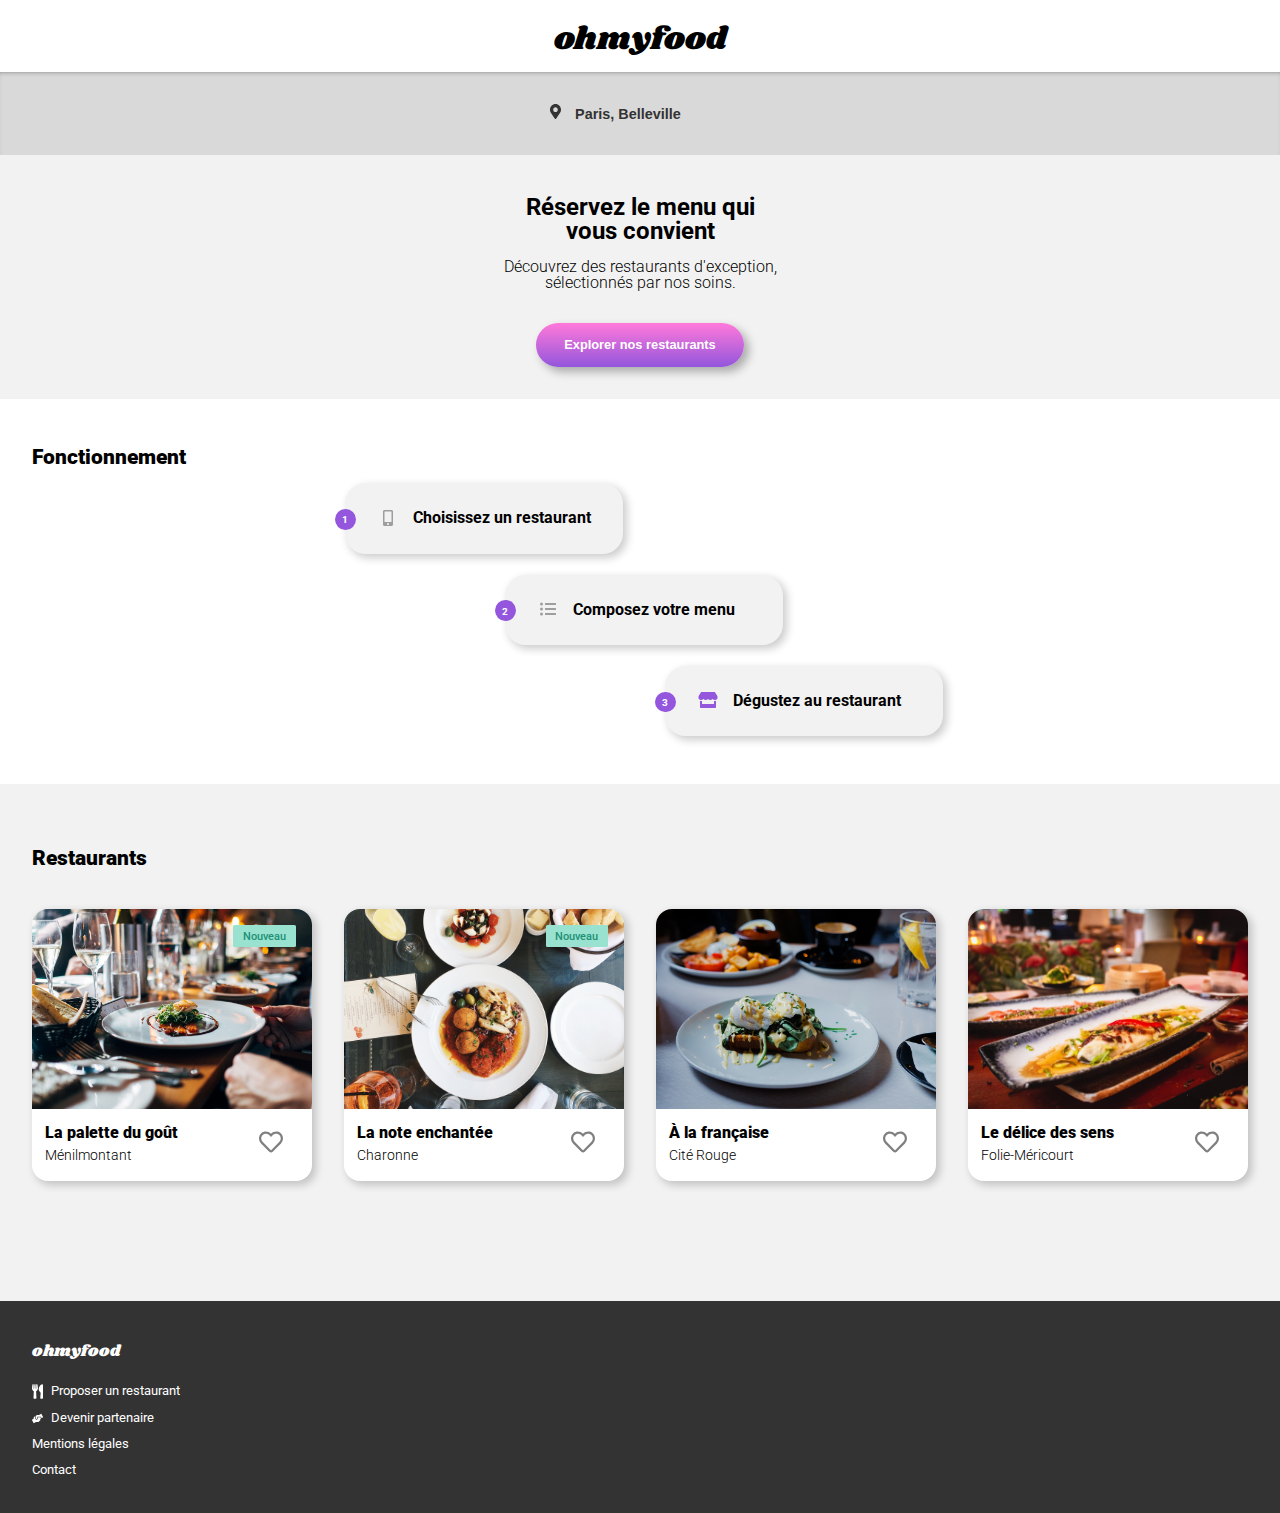
==== index.html @ a3680fce "animation apparition heart like" ====
<!DOCTYPE html>
<html lang="fr" dir="ltr">

<head>
    <meta charset='utf-8' />
    <meta name='theme-color' content='#FF79DA' />
    <meta name='viewport' content='width=device-width, initial-scale=1.0' />

    <meta name='keywords' content='France, restaurants, réservation' />
    <meta name='description' content='Réservez le menu qui vous convient' />
    <meta name='author' content='Gillet-Garas Samantha' />

    <link rel='stylesheet' href='css/main.css' />

    <link href="https://fonts.googleapis.com/css2?family=Roboto:wght@100;300;400;500;700;900&family=Shrikhand&display=swap" rel="stylesheet">

    <link rel='icon' type='image/svg' href='images/icons/heart-regular.svg' />

    <title>ohmyfood</title>
</head>

<body>
    <!-- loader -->
    <div class="loader"></div>

    <div class="content">


        <!-- header -->
        <header class="header">
            <h1 class="header__logo">ohmyfood</h1>
        </header>

        <main>

            <!-- input location -->
            <form class="location" action="index.html" method="post">
                <div class="location__entry">
                    <img class="location__entry__icon" src="images/icons/map-marker-alt-solid.svg" alt="icon-map-marker">
                    <input class="location__entry__input" type="text" name="location__input" value="" placeholder="Paris, Belleville" />
                </div>

            </form>

            <!-- section 1 : concept presentation -->
            <section class="presentation">
                <div class="presentation__box">
                    <h2 class="presentation__title">Réservez le menu qui <br />
                        vous convient</h2>
                    <p class="presentation__explanations">Découvrez des restaurants d'exception,<br />
                        sélectionnés par nos soins.</p>
                </div>
                <button class="presentation__btn" onclick="location.href='#restaurants'" type="button" name="button">Explorer nos restaurants</button>
            </section>


            <!-- section 2 : explanation, how does it work -->
            <section class="howdoesitwork">
                <h3 class="section__title">Fonctionnement</h3>

                <ul class="howdoesitwork__list">
                    <li class="howdoesitwork__step" id="howdoesitwork__step1">
                        <span class="howdoesitwork__step__number">1</span>
                        <img class="howdoesitwork__step__icon" src="images/icons/mobile-alt-solid.svg" alt="icon-mobile">
                        <span class="howdoesitwork__step__text">Choisissez un restaurant</span>
                    </li>
                    <li class="howdoesitwork__step" id="howdoesitwork__step2">
                        <span class="howdoesitwork__step__number">2</span>
                        <img class="howdoesitwork__step__icon" src="images/icons/list-ul-solid.svg" alt="icon-list">
                        <span class="howdoesitwork__step__text">Composez votre menu</span>
                    </li>
                    <li class="howdoesitwork__step" id="howdoesitwork__step3">
                        <span class="howdoesitwork__step__number">3</span>
                        <img class="howdoesitwork__step__icon" src="images/icons/store-solid.svg" alt="icon-restaurant">
                        <span class="howdoesitwork__step__text">Dégustez au restaurant</span>
                    </li>
                </ul>
            </section>

            <!-- section 3 : restaurants choices -->
            <section class="restaurants" id="restaurants">
                <h3 class="section__title">Restaurants</h3>
                <div class="restaurants__box">


                    <!-- La palette du goût -->
                    <a href="pages/lapalettedugout.html">
                        <figure class="restaurants__card">
                            <img class="restaurants__photo" src="images/restaurants/jay-wennington-N_Y88TWmGwA-unsplash.jpg" alt="photo-dish">
                            <span class="restaurants__newtag">Nouveau</span>
                            <figcaption class="restaurants__figcaption">
                                <div class="restaurants__figcaption__text">
                                    <h4 class="restaurants__figcaption__text__namerestaurant">La palette du goût</h4>
                                    <p>Ménilmontant</p>
                                </div>
                                <div class="restaurants__figcaption__like">
                                    <div class="restaurants__figcaption__like__emptyheart">
                                        <img src="images/icons/heart-regular.svg" alt="empty heart">
                                    </div>
                                    <div class="restaurants__figcaption__like__fullheart">
                                        <img src="images/icons/heart-solid.svg" alt="solid heart">
                                    </div>
                                </div>
                            </figcaption>
                        </figure>
                    </a>

                    <!-- La note enchantée -->
                    <a href="pages/lanoteenchantee.html">
                        <figure class="restaurants__card restaurants__card--2">
                            <img class="restaurants__photo" src="images/restaurants/stil-u2Lp8tXIcjw-unsplash.jpg" alt="photo-dish">
                            <span class="restaurants__newtag">Nouveau</span>
                            <figcaption class="restaurants__figcaption">
                                <div class="restaurants__figcaption__text">
                                    <h4 class="restaurants__figcaption__text__namerestaurant">La note enchantée</h4>
                                    <p>Charonne</p>
                                </div>
                                <div class="restaurants__figcaption__like">
                                    <div class="restaurants__figcaption__like__emptyheart">
                                        <img src="images/icons/heart-regular.svg" alt="empty heart">
                                    </div>
                                    <div class="restaurants__figcaption__like__fullheart">
                                        <img src="images/icons/heart-solid.svg" alt="solid heart">
                                    </div>
                                </div>
                            </figcaption>
                        </figure>
                    </a>

                    <!-- À la française -->
                    <a href="pages/alafrancaise.html">
                        <figure class="restaurants__card">
                            <img class="restaurants__photo" src="images/restaurants/toa-heftiba-DQKerTsQwi0-unsplash.jpg" alt="photo-dish">
                            <figcaption class="restaurants__figcaption">
                                <div class="restaurants__figcaption__text">
                                    <h4 class="restaurants__figcaption__text__namerestaurant">À la française</h4>
                                    <p>Cité Rouge</p>
                                </div>
                                <div class="restaurants__figcaption__like">
                                    <div class="restaurants__figcaption__like__emptyheart">
                                        <img src="images/icons/heart-regular.svg" alt="empty heart">
                                    </div>
                                    <div class="restaurants__figcaption__like__fullheart">
                                        <img src="images/icons/heart-solid.svg" alt="solid heart">
                                    </div>
                                </div>
                            </figcaption>
                        </figure>
                    </a>

                    <!-- Le délice des sens -->
                    <a href="pages/ledelicedessens.html">
                        <figure class="restaurants__card">
                            <img class="restaurants__photo" src="images/restaurants/louis-hansel-shotsoflouis-qNBGVyOCY8Q-unsplash.jpg" alt="photo-dish">
                            <figcaption class="restaurants__figcaption">
                                <div class="restaurants__figcaption__text">
                                    <h4 class="restaurants__figcaption__text__namerestaurant">Le délice des sens</h4>
                                    <p>Folie-Méricourt</p>
                                </div>
                                <div class="restaurants__figcaption__like">
                                    <div class="restaurants__figcaption__like__emptyheart">
                                        <img src="images/icons/heart-regular.svg" alt="empty heart">
                                    </div>
                                    <div class="restaurants__figcaption__like__fullheart">
                                        <img src="images/icons/heart-solid.svg" alt="solid heart">
                                    </div>
                                </div>
                            </figcaption>
                        </figure>
                    </a>

                </div>

            </section>

        </main>

        <!-- footer -->
        <footer class="footer">
            <h4 class="footer__logo">ohmyfood</h4>
            <ul class="footer__links">
                <li>
                    <a href="#"><img src="images/icons/utensils-solid.svg" alt="icon_cutlery">
                        Proposer un restaurant</a>
                </li>
                <li>
                    <a href="#"><img src="images/icons/hands-helping-solid.svg" alt="icon_handshake">
                        Devenir partenaire</a>
                </li>
                <li>
                    <a href="#">Mentions légales</a>
                </li>
                <li>
                    <a href="mailto:ohmyfood@example.com">Contact</a>
                </li>
            </ul>
        </footer>

    </div>

</body>

</html>
---- css/main.css ----
/*

CSS Reset------------------------------------------------

*/
a,
abbr,
acronym,
address,
applet,
article,
aside,
audio,
b,
big,
blockquote,
body,
canvas,
caption,
center,
cite,
code,
dd,
del,
details,
dfn,
div,
dl,
dt,
em,
embed,
fieldset,
figcaption,
figure,
footer,
form,
h1,
h2,
h3,
h4,
h5,
h6,
header,
hgroup,
html,
i,
iframe,
img,
ins,
kbd,
label,
legend,
li,
mark,
menu,
nav,
object,
ol,
output,
p,
pre,
q,
ruby,
s,
samp,
section,
small,
span,
strike,
strong,
sub,
summary,
sup,
table,
tbody,
td,
tfoot,
th,
thead,
time,
tr,
tt,
u,
ul,
var,
video {
  margin: 0;
  padding: 0;
  border: 0;
  font-size: 100%;
  font: inherit;
  vertical-align: baseline;
}

article,
aside,
details,
figcaption,
figure,
footer,
header,
hgroup,
menu,
nav,
section {
  display: block;
}

body {
  line-height: 1;
}

ol,
ul {
  list-style: none;
}

blockquote,
q {
  quotes: none;
}

blockquote:after,
blockquote:before,
q:after,
q:before {
  content: "";
  content: none;
}

table {
  border-collapse: collapse;
  border-spacing: 0;
}

input,
textarea {
  border-radius: 0;
}

input {
  -moz-appearance: none;
  -webkit-appearance: none;
  appearance: none;
  border: none;
}

html {
  -webkit-text-size-adjust: 100%;
  -moz-text-size-adjust: 100%;
  -ms-text-size-adjust: 100%;
}

a {
  color: black;
  text-decoration: none;
}

a:visited {
  text-decoration: none;
}

.presentation__btn,
.restaurantmenu__order__btn {
  background-color: #FF79DA;
  background: -o-linear-gradient(top, #FF79DA 0%, #9356DC 100%);
  background: -webkit-gradient(linear, left top, left bottom, from(#FF79DA), to(#9356DC));
  background: linear-gradient(to bottom, #FF79DA 0%, #9356DC 100%);
  border-radius: 3rem;
  border: none;
  -webkit-box-shadow: 0.3rem 0.3rem 0.6rem rgba(0, 0, 0, 0.3);
  box-shadow: 0.3rem 0.3rem 0.6rem rgba(0, 0, 0, 0.3);
  color: white;
  cursor: pointer;
  white-space: nowrap;
  font-size: 0.8rem;
  font-weight: 600;
  width: 13rem;
  margin: 0 auto;
  padding: 0.9rem 1rem;
}

.presentation__btn:hover, .presentation__btn:focus,
.restaurantmenu__order__btn:hover,
.restaurantmenu__order__btn:focus {
  background: -o-linear-gradient(top, #f995de 0%, #9e70d7 100%);
  background: -webkit-gradient(linear, left top, left bottom, from(#f995de), to(#9e70d7));
  background: linear-gradient(to bottom, #f995de 0%, #9e70d7 100%);
  -webkit-box-shadow: 0.3rem 0.3rem 0.6rem rgba(0, 0, 0, 0.4);
  box-shadow: 0.3rem 0.3rem 0.6rem rgba(0, 0, 0, 0.4);
  -webkit-transition-duration: 400ms;
  -o-transition-duration: 400ms;
  transition-duration: 400ms;
  outline: none;
}

.restaurants__figcaption__like,
.restaurantmenu__presentation__title__like {
  position: relative;
  width: 2rem;
  margin: .3rem .5rem 0 0;
  cursor: pointer;
}

.restaurants__figcaption__like__emptyheart,
.restaurantmenu__presentation__title__like__emptyheart {
  width: 1.5rem;
  position: absolute;
}

.restaurants__figcaption__like__fullheart,
.restaurantmenu__presentation__title__like__fullheart {
  width: 1.5rem;
  position: absolute;
  opacity: 0;
}

.restaurants__figcaption__like__fullheart:hover,
.restaurantmenu__presentation__title__like__fullheart:hover {
  opacity: 1;
  -webkit-transition: 300ms ease-in-out;
  -o-transition: 300ms ease-in-out;
  transition: 300ms ease-in-out;
}

.loader {
  position: absolute;
  top: 50%;
  left: 50%;
  z-index: 1;
  border-top: 1rem solid #9356DC;
  border-right: 1rem solid #9e70d7;
  border-bottom: 1rem solid #FF79DA;
  border-left: 1rem solid #f995de;
  border-radius: 50%;
  width: 10rem;
  height: 10rem;
  opacity: 0;
  -webkit-animation: spin-loader 600ms ease-in-out;
  animation: spin-loader 600ms ease-in-out;
}

@-webkit-keyframes spin-loader {
  0% {
    -webkit-transform: rotate(0deg);
    transform: rotate(0deg);
    opacity: 0.5;
  }
  50% {
    -webkit-transform: rotate(360deg);
    transform: rotate(360deg);
    opacity: 1;
  }
  100% {
    -webkit-transform: rotate(-360deg);
    transform: rotate(-360deg);
    opacity: 0.5;
  }
}

@-webkit-keyframes spin {
  0% {
    -webkit-transform: rotate(0deg);
    transform: rotate(0deg);
    opacity: 0.5;
  }
  50% {
    -webkit-transform: rotate(360deg);
    transform: rotate(360deg);
    opacity: 1;
  }
  100% {
    -webkit-transform: rotate(-360deg);
    transform: rotate(-360deg);
    opacity: 0.5;
  }
}

@keyframes spin {
  0% {
    -webkit-transform: rotate(0deg);
    transform: rotate(0deg);
    opacity: 0.5;
  }
  50% {
    -webkit-transform: rotate(360deg);
    transform: rotate(360deg);
    opacity: 1;
  }
  100% {
    -webkit-transform: rotate(-360deg);
    transform: rotate(-360deg);
    opacity: 0.5;
  }
}

@-webkit-keyframes start-fadein {
  from {
    opacity: 0;
  }
  50% {
    opacity: 0;
  }
  to {
    opacity: 1;
  }
}

@keyframes start-fadein {
  from {
    opacity: 0;
  }
  50% {
    opacity: 0;
  }
  to {
    opacity: 1;
  }
}

.menu__dish:hover > .menu__dish--selection {
  opacity: 1;
  width: 17%;
  margin-left: 1rem;
  -webkit-transition: 300ms ease-in-out;
  -o-transition: 300ms ease-in-out;
  transition: 300ms ease-in-out;
}

.menu__dish:hover > .menu__dish--selection img {
  -webkit-animation: spin-tick 400ms ease-in-out;
  animation: spin-tick 400ms ease-in-out;
}

@-webkit-keyframes spin-tick {
  from {
    -webkit-transform: rotate(0deg);
    transform: rotate(0deg);
  }
  to {
    -webkit-transform: rotate(360deg);
    transform: rotate(360deg);
  }
}

@keyframes spin-tick {
  from {
    -webkit-transform: rotate(0deg);
    transform: rotate(0deg);
  }
  to {
    -webkit-transform: rotate(360deg);
    transform: rotate(360deg);
  }
}

* {
  -webkit-box-sizing: border-box !important;
  box-sizing: border-box !important;
}

html {
  scroll-behavior: smooth;
}

body {
  font-family: Roboto;
  font-weight: 300;
  margin: 0;
}

.content {
  -webkit-animation: start-fadein 600ms ease-in-out;
  animation: start-fadein 600ms ease-in-out;
}

.header__logo {
  font-family: Shrikhand;
  font-size: 2rem;
  padding: 1.5rem 0 1rem 0;
  width: 100%;
  text-align: center;
  position: relative;
}

.footer {
  display: -webkit-box;
  display: -ms-flexbox;
  display: flex;
  -webkit-box-pack: center;
  -ms-flex-pack: center;
  justify-content: center;
  -ms-flex-line-pack: center;
  align-content: center;
  width: 100%;
  padding: 5%;
  display: -webkit-box;
  display: -ms-flexbox;
  display: flex;
  -webkit-box-orient: vertical;
  -webkit-box-direction: normal;
  -ms-flex-direction: column;
  flex-direction: column;
  background-color: #333333;
  padding-bottom: 2.5rem;
}

.footer__logo {
  font-family: Shrikhand;
  color: white;
  padding: 0.7rem 0 1rem 0;
}

.footer__links li {
  padding: 0.3rem 0;
}

.footer__links img {
  width: 0.7rem;
  height: 0.9rem;
  margin-right: 0.3rem;
  position: relative;
  top: 0.2rem;
}

.footer__links a {
  color: white;
  font-size: 0.8rem;
  font-weight: 400;
}

.footer__links a:hover {
  color: #99E2D0;
}

/*

page-index-----------------------------------------------

*/
.location {
  display: -webkit-box;
  display: -ms-flexbox;
  display: flex;
  -webkit-box-pack: center;
  -ms-flex-pack: center;
  justify-content: center;
  -ms-flex-line-pack: center;
  align-content: center;
  width: 100%;
  padding: 5%;
  background-color: #d9d9d9;
  -webkit-box-shadow: inset 0 0.2rem 0.3rem -0.2rem rgba(0, 0, 0, 0.4);
  box-shadow: inset 0 0.2rem 0.3rem -0.2rem rgba(0, 0, 0, 0.4);
}

.location__entry__icon {
  width: 0.7rem;
  margin-left: 1.5rem;
}

.location__entry__input {
  background-color: #d9d9d9;
  margin-left: 0.5rem;
}

::-webkit-input-placeholder {
  color: #333333;
  font-weight: bold;
  font-size: 0.9rem;
}

::-moz-placeholder {
  color: #333333;
  font-weight: bold;
  font-size: 0.9rem;
  opacity: 1;
}

:-ms-input-placeholder {
  color: #333333;
  font-weight: bold;
  font-size: 0.9rem;
}

::-ms-input-placeholder {
  color: #333333;
  font-weight: bold;
  font-size: 0.9rem;
}

::placeholder {
  color: #333333;
  font-weight: bold;
  font-size: 0.9rem;
}

.presentation {
  display: -webkit-box;
  display: -ms-flexbox;
  display: flex;
  -webkit-box-pack: center;
  -ms-flex-pack: center;
  justify-content: center;
  -ms-flex-line-pack: center;
  align-content: center;
  width: 100%;
  padding: 5%;
  display: -webkit-box;
  display: -ms-flexbox;
  display: flex;
  -webkit-box-orient: vertical;
  -webkit-box-direction: normal;
  -ms-flex-direction: column;
  flex-direction: column;
  padding-bottom: 3rem;
  background-color: #f2f2f2;
}

.presentation__title, .presentation__explanations {
  text-align: center;
}

.presentation__title {
  font-size: 1.5rem;
  font-weight: 700;
  margin: 0.5rem auto 1rem auto;
}

.presentation__explanations {
  font-size: 1rem;
  margin: 0.5rem auto 2rem auto;
}

.section__title {
  font-size: 1.3rem;
  font-weight: 900;
  margin: 2rem 0rem 1rem 0rem;
}

.howdoesitwork {
  display: -webkit-box;
  display: -ms-flexbox;
  display: flex;
  -webkit-box-pack: center;
  -ms-flex-pack: center;
  justify-content: center;
  -ms-flex-line-pack: center;
  align-content: center;
  width: 100%;
  padding: 5%;
  display: -webkit-box;
  display: -ms-flexbox;
  display: flex;
  -webkit-box-orient: vertical;
  -webkit-box-direction: normal;
  -ms-flex-direction: column;
  flex-direction: column;
  padding-bottom: 3rem;
}

.howdoesitwork__step {
  background-color: #f2f2f2;
  border-radius: 1.3rem;
  -webkit-box-shadow: 0.2rem 0.2rem 0.5rem rgba(0, 0, 0, 0.2);
  box-shadow: 0.2rem 0.2rem 0.5rem rgba(0, 0, 0, 0.2);
  margin: 0 auto 0 0.5rem;
  font-weight: bold;
  padding: 1rem 0 1.5rem 0;
  cursor: default;
}

.howdoesitwork__step__number {
  display: inline-block;
  background-color: #9356DC;
  border-radius: 50%;
  color: white;
  font-size: 0.6em;
  height: 1.3rem;
  width: 1.3rem;
  text-align: center;
  padding-top: 0.4rem;
  position: relative;
  left: -0.6rem;
}

.howdoesitwork__step__icon {
  width: 1.5rem;
  height: 1.5rem;
  padding-top: 0.5rem;
  margin: auto 0.6rem auto 0.4rem;
  position: relative;
  top: 0.15rem;
}

.howdoesitwork__step + .howdoesitwork__step {
  margin-top: 1.3rem;
}

.howdoesitwork__step:hover {
  background-color: rgba(144, 88, 218, 0.2);
  -webkit-transition: 0.3s;
  -o-transition: 0.3s;
  transition: 0.3s;
}

.restaurants {
  display: -webkit-box;
  display: -ms-flexbox;
  display: flex;
  -webkit-box-pack: center;
  -ms-flex-pack: center;
  justify-content: center;
  -ms-flex-line-pack: center;
  align-content: center;
  width: 100%;
  padding: 5%;
  display: -webkit-box;
  display: -ms-flexbox;
  display: flex;
  -webkit-box-orient: vertical;
  -webkit-box-direction: normal;
  -ms-flex-direction: column;
  flex-direction: column;
  padding-bottom: 3rem;
  background-color: #f2f2f2;
  font-size: 1.2em;
}

.restaurants__card {
  background-color: white;
  -webkit-box-shadow: 0.2rem 0.2rem 0.5rem rgba(0, 0, 0, 0.2);
  box-shadow: 0.2rem 0.2rem 0.5rem rgba(0, 0, 0, 0.2);
  border-radius: 1rem;
  margin: 1.5rem auto;
  position: relative;
}

.restaurants__photo {
  height: 200px;
  width: 100%;
  -o-object-fit: cover;
  object-fit: cover;
  border-radius: 1rem 1rem 0 0;
}

.restaurants__newtag {
  background-color: #99E2D0;
  border-radius: 0.1rem;
  color: #219175;
  font-size: 0.7rem;
  font-weight: 500;
  padding: 0.4rem 0.6rem 0.3rem 0.6rem;
  position: absolute;
  top: 1rem;
  right: 1rem;
}

.restaurants__figcaption {
  padding: 0.8rem;
  display: -webkit-box;
  display: -ms-flexbox;
  display: flex;
  -webkit-box-pack: justify;
  -ms-flex-pack: justify;
  justify-content: space-between;
}

.restaurants__figcaption__text {
  font-size: 0.9rem;
}

.restaurants__figcaption__text__namerestaurant {
  font-size: 1rem;
  font-weight: 900;
  margin-bottom: 0.5rem;
}

/*

page-restaurant------------------------------------------

*/
header a {
  width: 1.5rem;
  position: absolute;
  top: 1.8rem;
  left: 1.5rem;
  z-index: 999;
}

.restaurantmenu {
  display: -webkit-box;
  display: -ms-flexbox;
  display: flex;
  -webkit-box-orient: vertical;
  -webkit-box-direction: normal;
  -ms-flex-direction: column;
  flex-direction: column;
  background-color: #f2f2f2;
}

.restaurantmenu__presentation {
  position: relative;
}

.restaurantmenu__presentation__illustration img {
  width: 100%;
  height: 20rem;
  -o-object-fit: cover;
  object-fit: cover;
}

.restaurantmenu__presentation__title {
  display: -webkit-box;
  display: -ms-flexbox;
  display: flex;
  -webkit-box-pack: center;
  -ms-flex-pack: center;
  justify-content: center;
  -ms-flex-line-pack: center;
  align-content: center;
  width: 100%;
  padding: 5%;
  background-color: #f2f2f2;
  border-radius: 2rem 2rem 0 0;
  font-family: Shrikhand;
  font-size: 1.5rem;
  position: absolute;
  bottom: -1.5rem;
  padding: 2rem 1.5rem 0 1.5rem;
  width: 100%;
  display: -webkit-box;
  display: -ms-flexbox;
  display: flex;
  -webkit-box-pack: justify;
  -ms-flex-pack: justify;
  justify-content: space-between;
}

.restaurantmenu__presentation__title__like {
  width: 1.3rem;
  margin: 0rem 0.5rem 0 0;
}

.restaurantmenu__menu {
  display: -webkit-box;
  display: -ms-flexbox;
  display: flex;
  -webkit-box-pack: center;
  -ms-flex-pack: center;
  justify-content: center;
  -ms-flex-line-pack: center;
  align-content: center;
  width: 100%;
  padding: 5%;
  display: -webkit-box;
  display: -ms-flexbox;
  display: flex;
  -webkit-box-orient: vertical;
  -webkit-box-direction: normal;
  -ms-flex-direction: column;
  flex-direction: column;
  margin-top: 2rem;
}

.restaurantmenu__menu__mealstep {
  font-size: 0.9rem;
  margin: 0 0 0.4rem 0;
  text-transform: uppercase;
  position: relative;
}

.restaurantmenu__menu__mealstep:after {
  content: "";
  position: absolute;
  left: 0;
  top: 1.2rem;
  height: 0.15rem;
  width: 2.2rem;
  background-color: #99E2D0;
}

.restaurantmenu__menu__mealstep ~ .restaurantmenu__menu__mealstep {
  margin-top: 2rem;
}

.menu__dish {
  background-color: white;
  -webkit-box-shadow: 0.2rem 0.2rem 0.5rem rgba(0, 0, 0, 0.2);
  box-shadow: 0.2rem 0.2rem 0.5rem rgba(0, 0, 0, 0.2);
  border-radius: 0.8rem;
  display: -webkit-box;
  display: -ms-flexbox;
  display: flex;
  margin: 0.8rem auto;
  cursor: pointer;
}

.menu__dish--text, .menu__dish--selection {
  padding: 0.5rem 0.7rem;
}

.menu__dish--text {
  font-size: 0.75rem;
  line-height: 1.2rem;
  width: 100%;
  white-space: nowrap;
  -o-text-overflow: ellipsis;
  text-overflow: ellipsis;
  overflow: hidden;
}

.menu__dish--text strong {
  font-weight: bold;
  font-size: 0.9rem;
}

.menu__dish--price {
  color: #343434;
  font-size: 0.9rem;
  font-weight: bold;
  text-align: right;
  display: -webkit-box;
  display: -ms-flexbox;
  display: flex;
  -ms-flex-item-align: end;
  align-self: flex-end;
  padding: 0 0 0.7rem 0;
}

.menu__dish--selection {
  background-color: #99E2D0;
  border-radius: 0 0.8rem 0.8rem 0;
  width: 0;
  opacity: 0;
  display: -webkit-box;
  display: -ms-flexbox;
  display: flex;
  -webkit-transition-duration: 300ms;
  -o-transition-duration: 300ms;
  transition-duration: 300ms;
}

.menu__dish--selection img {
  width: 1.2rem;
  margin: auto;
}

.restaurantmenu__order {
  display: -webkit-box;
  display: -ms-flexbox;
  display: flex;
  -webkit-box-pack: center;
  -ms-flex-pack: center;
  justify-content: center;
  -ms-flex-line-pack: center;
  align-content: center;
  width: 100%;
  padding: 5%;
  padding-top: 2rem;
  padding-bottom: 4rem;
}

.restaurantmenu__order__btn {
  width: auto;
}

@media (min-width: 900px) {
  .location,
  .presentation,
  .howdoesitwork,
  .restaurants,
  .footer {
    padding: 2rem;
  }
  .howdoesitwork {
    padding-top: 1rem;
    padding-bottom: 3rem;
  }
  .howdoesitwork ul {
    margin: 0 auto;
    width: auto;
  }
  .howdoesitwork ul li {
    padding-right: 2rem;
  }
  #howdoesitwork__step1 {
    position: relative;
    left: -10rem;
  }
  #howdoesitwork__step3 {
    position: relative;
    left: 10rem;
  }
  .restaurants__box {
    display: -webkit-box;
    display: -ms-flexbox;
    display: flex;
    -webkit-box-orient: horizontal;
    -webkit-box-direction: normal;
    -ms-flex-direction: row;
    flex-direction: row;
    -webkit-box-pack: justify;
    -ms-flex-pack: justify;
    justify-content: space-between;
  }
  .restaurants {
    padding-bottom: 6rem;
  }
  .restaurants a {
    width: 23%;
  }
  .restaurants__card {
    height: 17rem;
  }
  .restaurantmenu {
    display: -webkit-box;
    display: -ms-flexbox;
    display: flex;
    -webkit-box-orient: horizontal;
    -webkit-box-direction: normal;
    -ms-flex-direction: row;
    flex-direction: row;
    -webkit-box-align: start;
    -ms-flex-align: start;
    align-items: flex-start;
    -webkit-box-shadow: inset 0 0.2rem 0.3rem -0.2rem rgba(0, 0, 0, 0.4);
    box-shadow: inset 0 0.2rem 0.3rem -0.2rem rgba(0, 0, 0, 0.4);
  }
  .restaurantmenu__presentation {
    display: -webkit-box;
    display: -ms-flexbox;
    display: flex;
    -webkit-box-orient: vertical;
    -webkit-box-direction: reverse;
    -ms-flex-direction: column-reverse;
    flex-direction: column-reverse;
    -webkit-box-shadow: 0.2rem 0.2rem 0.5rem rgba(0, 0, 0, 0.2);
    box-shadow: 0.2rem 0.2rem 0.5rem rgba(0, 0, 0, 0.2);
    width: 100%;
    border-radius: 2rem 2rem 2rem 2rem;
    margin-top: 4rem;
    margin-left: 2rem;
    padding: 0;
  }
  .restaurantmenu__presentation__illustration img {
    border-radius: 0 0 2rem 2rem;
    position: relative;
    bottom: -0.15rem;
  }
  .restaurantmenu__presentation__title {
    background-color: white;
    position: relative;
    top: 0;
    padding-bottom: 2rem;
  }
  .restaurantmenu__menu {
    margin-top: 4rem;
    padding-top: 0;
  }
}

/*# sourceMappingURL=main.css.map */
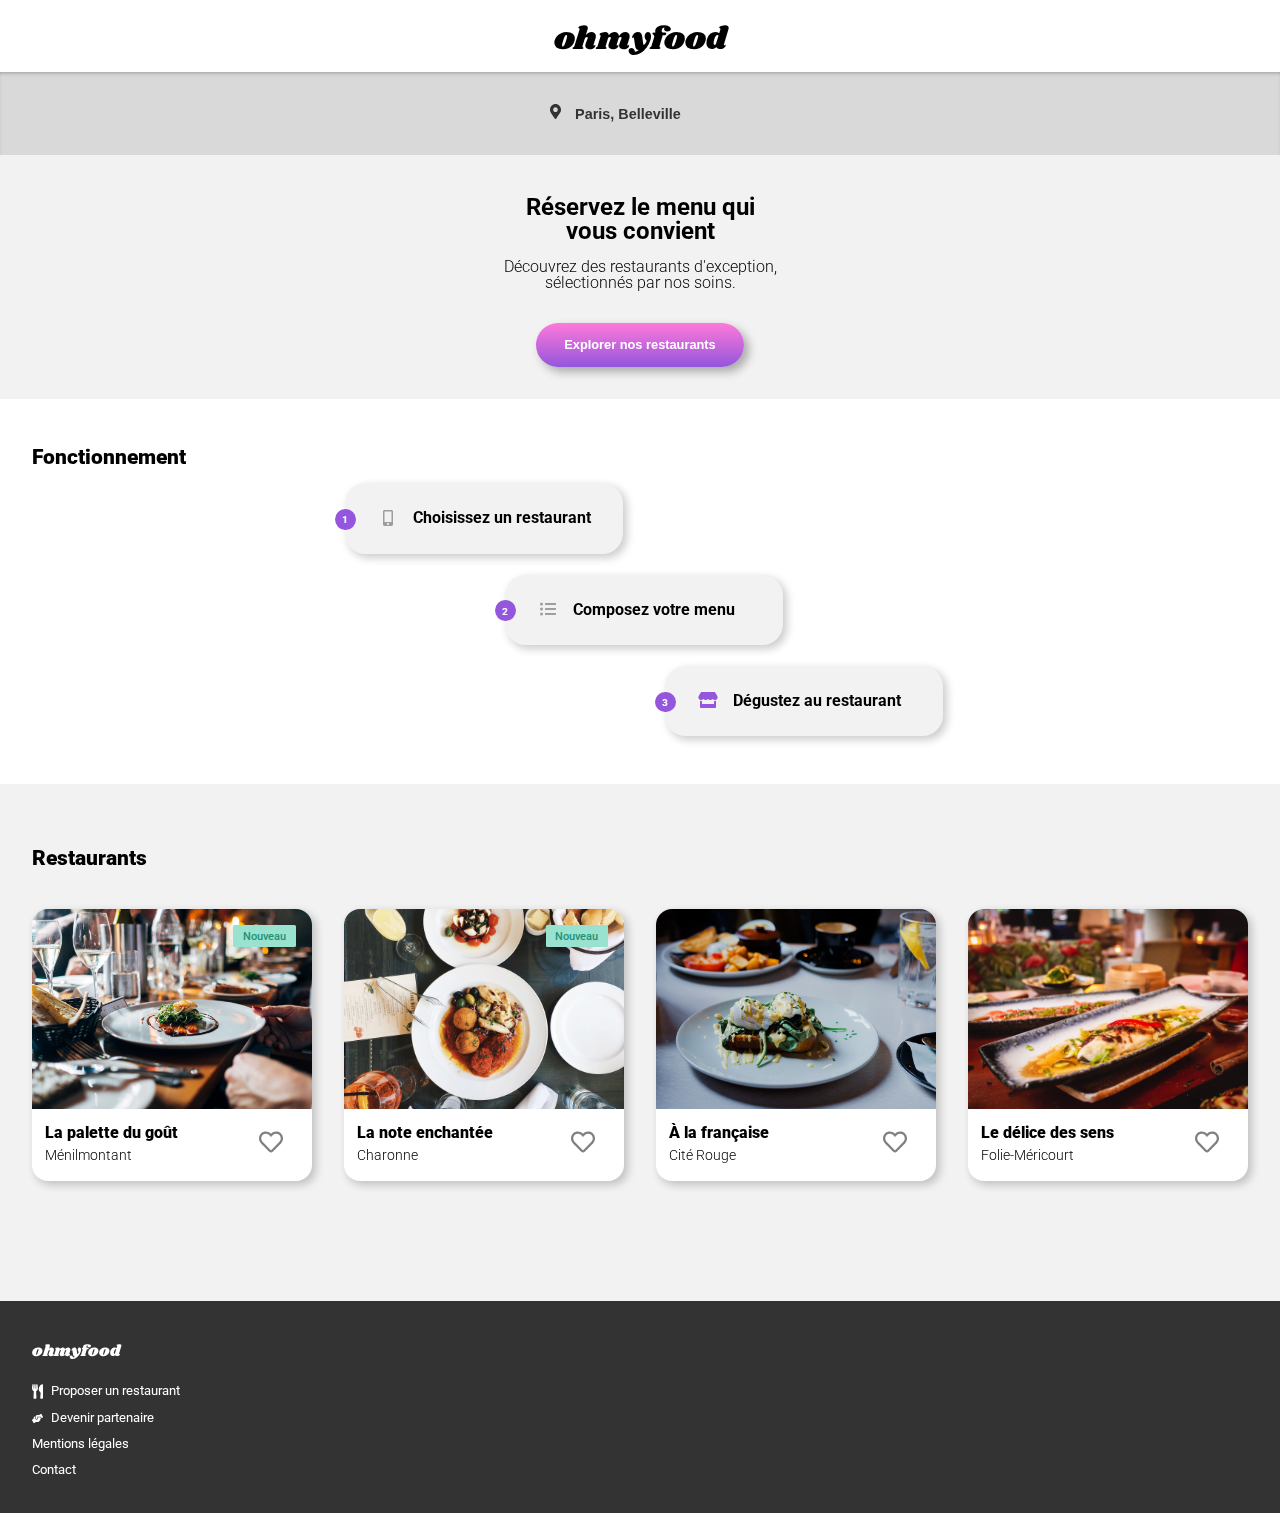
==== commit b8e482d5: "create loading heart" ====
--- a/index.html
+++ b/index.html
@@ -10,21 +10,24 @@
     <meta name='description' content='Réservez le menu qui vous convient' />
     <meta name='author' content='Gillet-Garas Samantha' />
 
-    <link rel='stylesheet' href='css/main.css' />
+    <link rel='stylesheet' href='css/style.css' />
 
     <link href="https://fonts.googleapis.com/css2?family=Roboto:wght@100;300;400;500;700;900&family=Shrikhand&display=swap" rel="stylesheet">
 
-    <link rel='icon' type='image/svg' href='images/icons/heart-regular.svg' />
+    <link rel='icon' type='image/svg' href='images/icons/heart-regular--favicon.svg' />
 
     <title>ohmyfood</title>
 </head>
 
 <body>
-    <!-- loader -->
-    <div class="loader"></div>
-
-    <div class="content">
-
+
+    <div id="loading">
+        <div id="loading__spinner">
+            <img src="images/icons/heart-regular--favicon.svg" alt="heart">
+        </div>
+    </div>
+
+    <div id="content">
 
         <!-- header -->
         <header class="header">
@@ -82,7 +85,6 @@
                 <h3 class="section__title">Restaurants</h3>
                 <div class="restaurants__box">
 
-
                     <!-- La palette du goût -->
                     <a href="pages/lapalettedugout.html">
                         <figure class="restaurants__card">
@@ -170,7 +172,6 @@
                     </a>
 
                 </div>
-
             </section>
 
         </main>
--- a/css/style.css
+++ b/css/style.css
@@ -0,0 +1,964 @@
+/*
+
+CSS ohmyfood - compiled scss
+
+*/
+a,
+abbr,
+acronym,
+address,
+applet,
+article,
+aside,
+audio,
+b,
+big,
+blockquote,
+body,
+canvas,
+caption,
+center,
+cite,
+code,
+dd,
+del,
+details,
+dfn,
+div,
+dl,
+dt,
+em,
+embed,
+fieldset,
+figcaption,
+figure,
+footer,
+form,
+h1,
+h2,
+h3,
+h4,
+h5,
+h6,
+header,
+hgroup,
+html,
+i,
+iframe,
+img,
+ins,
+kbd,
+label,
+legend,
+li,
+mark,
+menu,
+nav,
+object,
+ol,
+output,
+p,
+pre,
+q,
+ruby,
+s,
+samp,
+section,
+small,
+span,
+strike,
+strong,
+sub,
+summary,
+sup,
+table,
+tbody,
+td,
+tfoot,
+th,
+thead,
+time,
+tr,
+tt,
+u,
+ul,
+var,
+video {
+  margin: 0;
+  padding: 0;
+  border: 0;
+  font-size: 100%;
+  font: inherit;
+  vertical-align: baseline;
+}
+
+article,
+aside,
+details,
+figcaption,
+figure,
+footer,
+header,
+hgroup,
+menu,
+nav,
+section {
+  display: block;
+}
+
+body {
+  line-height: 1;
+}
+
+ol,
+ul {
+  list-style: none;
+}
+
+blockquote,
+q {
+  quotes: none;
+}
+
+blockquote:after,
+blockquote:before,
+q:after,
+q:before {
+  content: "";
+  content: none;
+}
+
+table {
+  border-collapse: collapse;
+  border-spacing: 0;
+}
+
+input,
+textarea {
+  border-radius: 0;
+}
+
+input {
+  -moz-appearance: none;
+  -webkit-appearance: none;
+  appearance: none;
+  border: none;
+}
+
+html {
+  -webkit-text-size-adjust: 100%;
+  -moz-text-size-adjust: 100%;
+  -ms-text-size-adjust: 100%;
+}
+
+a {
+  color: black;
+  text-decoration: none;
+}
+
+a:visited {
+  text-decoration: none;
+}
+
+* {
+  -webkit-box-sizing: border-box !important;
+  box-sizing: border-box !important;
+}
+
+html {
+  scroll-behavior: smooth;
+}
+
+body {
+  font-family: Roboto;
+  font-weight: 300;
+  margin: 0;
+}
+
+.menu:nth-child(1) {
+  -webkit-animation-delay: 500ms;
+  animation-delay: 500ms;
+}
+
+.menu:nth-child(2) {
+  -webkit-animation-delay: 1000ms;
+  animation-delay: 1000ms;
+}
+
+.menu:nth-child(3) {
+  -webkit-animation-delay: 1500ms;
+  animation-delay: 1500ms;
+}
+
+.menu:nth-child(4) {
+  -webkit-animation-delay: 2000ms;
+  animation-delay: 2000ms;
+}
+
+.menu:nth-child(5) {
+  -webkit-animation-delay: 2500ms;
+  animation-delay: 2500ms;
+}
+
+.menu:nth-child(6) {
+  -webkit-animation-delay: 3000ms;
+  animation-delay: 3000ms;
+}
+
+.menu:nth-child(7) {
+  -webkit-animation-delay: 3500ms;
+  animation-delay: 3500ms;
+}
+
+.menu:nth-child(8) {
+  -webkit-animation-delay: 4000ms;
+  animation-delay: 4000ms;
+}
+
+.menu:nth-child(9) {
+  -webkit-animation-delay: 4500ms;
+  animation-delay: 4500ms;
+}
+
+.menu:nth-child(10) {
+  -webkit-animation-delay: 5000ms;
+  animation-delay: 5000ms;
+}
+
+.presentation__btn,
+.restaurantmenu__order__btn {
+  background-color: #FF79DA;
+  background: -o-linear-gradient(top, #FF79DA 0%, #9356DC 100%);
+  background: -webkit-gradient(linear, left top, left bottom, from(#FF79DA), to(#9356DC));
+  background: linear-gradient(to bottom, #FF79DA 0%, #9356DC 100%);
+  border-radius: 3rem;
+  border: none;
+  -webkit-box-shadow: 0.3rem 0.3rem 0.6rem rgba(0, 0, 0, 0.3);
+  box-shadow: 0.3rem 0.3rem 0.6rem rgba(0, 0, 0, 0.3);
+  color: white;
+  cursor: pointer;
+  white-space: nowrap;
+  font-size: 0.8rem;
+  font-weight: 600;
+  width: 13rem;
+  margin: 0 auto;
+  padding: 0.9rem 1rem;
+}
+
+.presentation__btn:hover, .presentation__btn:focus,
+.restaurantmenu__order__btn:hover,
+.restaurantmenu__order__btn:focus {
+  background: -o-linear-gradient(top, #f995de 0%, #9e70d7 100%);
+  background: -webkit-gradient(linear, left top, left bottom, from(#f995de), to(#9e70d7));
+  background: linear-gradient(to bottom, #f995de 0%, #9e70d7 100%);
+  -webkit-box-shadow: 0.3rem 0.3rem 0.6rem rgba(0, 0, 0, 0.4);
+  box-shadow: 0.3rem 0.3rem 0.6rem rgba(0, 0, 0, 0.4);
+  -webkit-transition-duration: 400ms;
+  -o-transition-duration: 400ms;
+  transition-duration: 400ms;
+  outline: none;
+}
+
+.restaurants__figcaption__like,
+.restaurantmenu__presentation__title__like {
+  position: relative;
+  width: 2rem;
+  margin: 0.3rem 0.5rem 0 0;
+  cursor: pointer;
+}
+
+.restaurants__figcaption__like__emptyheart,
+.restaurantmenu__presentation__title__like__emptyheart {
+  width: 1.5rem;
+  position: absolute;
+}
+
+.restaurants__figcaption__like__fullheart,
+.restaurantmenu__presentation__title__like__fullheart {
+  width: 1.5rem;
+  position: absolute;
+  opacity: 0;
+}
+
+.restaurants__figcaption__like__fullheart:hover,
+.restaurantmenu__presentation__title__like__fullheart:hover {
+  opacity: 1;
+  -webkit-transition: 400ms ease-in-out;
+  -o-transition: 400ms ease-in-out;
+  transition: 400ms ease-in-out;
+}
+
+@keyframes fade-out {
+  0% {
+    opacity: 1;
+    z-index: 999;
+  }
+  99% {
+    opacity: 0;
+  }
+  100% {
+    opacity: 0;
+    z-index: -999;
+  }
+}
+
+@keyframes pulse {
+  0% {
+    transform: scale3d(1, 1, 1);
+    opacity: 1;
+  }
+  10% {
+    transform: scale3d(1.5, 1.5, 1.5);
+  }
+  20% {
+    transform: scale3d(1, 1, 1);
+  }
+  30% {
+    transform: scale3d(1.5, 1.5, 1.5);
+  }
+  40% {
+    transform: scale3d(1, 1, 1);
+  }
+  100% {
+    transform: scale3d(0, 0, 0);
+    opacity: 0;
+  }
+}
+
+@keyframes fade-in {
+  0% {
+    opacity: 0;
+  }
+  100% {
+    opacity: 1;
+  }
+}
+
+.menu__dish:hover > .menu__dish--selection {
+  opacity: 1;
+  width: 17%;
+  margin-left: 1rem;
+  transition: 300ms ease-in-out;
+}
+
+.menu__dish:hover > .menu__dish--selection img {
+  animation: spin-tick 400ms ease-in-out;
+}
+
+@keyframes spin-tick {
+  from {
+    transform: rotate(0deg);
+  }
+  to {
+    transform: rotate(360deg);
+  }
+}
+
+#loading {
+  position: absolute;
+  background-color: #333333;
+  z-index: -999;
+  width: 100%;
+  height: 100%;
+  opacity: 0;
+  animation: fade-out 3s ease-in;
+}
+
+#loading__spinner {
+  position: absolute;
+  left: 50%;
+  top: 50%;
+  transform: translate3d(-50%, -50%, 0);
+}
+
+#loading__spinner img {
+  width: 5rem;
+  height: 5rem;
+  opacity: 0;
+  animation: pulse 2s ease-in-out;
+}
+
+.header__logo {
+  font-family: Shrikhand;
+  font-size: 2rem;
+  padding: 1.5rem 0 1rem 0;
+  width: 100%;
+  text-align: center;
+  position: relative;
+}
+
+.footer {
+  display: -webkit-box;
+  display: -ms-flexbox;
+  display: flex;
+  -webkit-box-pack: center;
+  -ms-flex-pack: center;
+  justify-content: center;
+  -ms-flex-line-pack: center;
+  align-content: center;
+  width: 100%;
+  padding: 5%;
+  display: -webkit-box;
+  display: -ms-flexbox;
+  display: flex;
+  -webkit-box-orient: vertical;
+  -webkit-box-direction: normal;
+  -ms-flex-direction: column;
+  flex-direction: column;
+  background-color: #333333;
+  padding-bottom: 2.5rem;
+}
+
+.footer__logo {
+  font-family: Shrikhand;
+  color: white;
+  padding: 0.7rem 0 1rem 0;
+}
+
+.footer__links li {
+  padding: 0.3rem 0;
+}
+
+.footer__links img {
+  width: 0.7rem;
+  height: 0.9rem;
+  margin-right: 0.3rem;
+  position: relative;
+  top: 0.2rem;
+}
+
+.footer__links a {
+  color: white;
+  font-size: 0.8rem;
+  font-weight: 400;
+}
+
+.footer__links a:hover {
+  color: #99E2D0;
+}
+
+.location {
+  display: -webkit-box;
+  display: -ms-flexbox;
+  display: flex;
+  -webkit-box-pack: center;
+  -ms-flex-pack: center;
+  justify-content: center;
+  -ms-flex-line-pack: center;
+  align-content: center;
+  width: 100%;
+  padding: 5%;
+  background-color: #d9d9d9;
+  -webkit-box-shadow: inset 0 0.2rem 0.3rem -0.2rem rgba(0, 0, 0, 0.4);
+  box-shadow: inset 0 0.2rem 0.3rem -0.2rem rgba(0, 0, 0, 0.4);
+}
+
+.location__entry__icon {
+  width: 0.7rem;
+  margin-left: 1.5rem;
+}
+
+.location__entry__input {
+  background-color: #d9d9d9;
+  margin-left: 0.5rem;
+}
+
+::-webkit-input-placeholder {
+  color: #333333;
+  font-weight: bold;
+  font-size: 0.9rem;
+}
+
+::-moz-placeholder {
+  color: #333333;
+  font-weight: bold;
+  font-size: 0.9rem;
+  opacity: 1;
+}
+
+:-ms-input-placeholder {
+  color: #333333;
+  font-weight: bold;
+  font-size: 0.9rem;
+}
+
+::-ms-input-placeholder {
+  color: #333333;
+  font-weight: bold;
+  font-size: 0.9rem;
+}
+
+::placeholder {
+  color: #333333;
+  font-weight: bold;
+  font-size: 0.9rem;
+}
+
+.presentation {
+  display: -webkit-box;
+  display: -ms-flexbox;
+  display: flex;
+  -webkit-box-pack: center;
+  -ms-flex-pack: center;
+  justify-content: center;
+  -ms-flex-line-pack: center;
+  align-content: center;
+  width: 100%;
+  padding: 5%;
+  display: -webkit-box;
+  display: -ms-flexbox;
+  display: flex;
+  -webkit-box-orient: vertical;
+  -webkit-box-direction: normal;
+  -ms-flex-direction: column;
+  flex-direction: column;
+  padding-bottom: 3rem;
+  background-color: #f2f2f2;
+}
+
+.presentation__title, .presentation__explanations {
+  text-align: center;
+}
+
+.presentation__title {
+  font-size: 1.5rem;
+  font-weight: 700;
+  margin: 0.5rem auto 1rem auto;
+}
+
+.presentation__explanations {
+  font-size: 1rem;
+  margin: 0.5rem auto 2rem auto;
+}
+
+.section__title {
+  font-size: 1.3rem;
+  font-weight: 900;
+  margin: 2rem 0rem 1rem 0rem;
+}
+
+.howdoesitwork {
+  display: -webkit-box;
+  display: -ms-flexbox;
+  display: flex;
+  -webkit-box-pack: center;
+  -ms-flex-pack: center;
+  justify-content: center;
+  -ms-flex-line-pack: center;
+  align-content: center;
+  width: 100%;
+  padding: 5%;
+  display: -webkit-box;
+  display: -ms-flexbox;
+  display: flex;
+  -webkit-box-orient: vertical;
+  -webkit-box-direction: normal;
+  -ms-flex-direction: column;
+  flex-direction: column;
+  padding-bottom: 3rem;
+}
+
+.howdoesitwork__step {
+  background-color: #f2f2f2;
+  border-radius: 1.3rem;
+  -webkit-box-shadow: 0.2rem 0.2rem 0.5rem rgba(0, 0, 0, 0.2);
+  box-shadow: 0.2rem 0.2rem 0.5rem rgba(0, 0, 0, 0.2);
+  margin: 0 auto 0 0.5rem;
+  font-weight: bold;
+  padding: 1rem 0 1.5rem 0;
+  cursor: default;
+}
+
+.howdoesitwork__step__number {
+  display: inline-block;
+  background-color: #9356DC;
+  border-radius: 50%;
+  color: white;
+  font-size: 0.6em;
+  height: 1.3rem;
+  width: 1.3rem;
+  text-align: center;
+  padding-top: 0.4rem;
+  position: relative;
+  left: -0.6rem;
+}
+
+.howdoesitwork__step__icon {
+  width: 1.5rem;
+  height: 1.5rem;
+  padding-top: 0.5rem;
+  margin: auto 0.6rem auto 0.4rem;
+  position: relative;
+  top: 0.15rem;
+}
+
+.howdoesitwork__step + .howdoesitwork__step {
+  margin-top: 1.3rem;
+}
+
+.howdoesitwork__step:hover {
+  background-color: rgba(144, 88, 218, 0.2);
+  -webkit-transition: 0.3s;
+  -o-transition: 0.3s;
+  transition: 0.3s;
+}
+
+.restaurants {
+  display: -webkit-box;
+  display: -ms-flexbox;
+  display: flex;
+  -webkit-box-pack: center;
+  -ms-flex-pack: center;
+  justify-content: center;
+  -ms-flex-line-pack: center;
+  align-content: center;
+  width: 100%;
+  padding: 5%;
+  display: -webkit-box;
+  display: -ms-flexbox;
+  display: flex;
+  -webkit-box-orient: vertical;
+  -webkit-box-direction: normal;
+  -ms-flex-direction: column;
+  flex-direction: column;
+  padding-bottom: 3rem;
+  background-color: #f2f2f2;
+  font-size: 1.2em;
+}
+
+.restaurants__card {
+  background-color: white;
+  -webkit-box-shadow: 0.2rem 0.2rem 0.5rem rgba(0, 0, 0, 0.2);
+  box-shadow: 0.2rem 0.2rem 0.5rem rgba(0, 0, 0, 0.2);
+  border-radius: 1rem;
+  margin: 1.5rem auto;
+  position: relative;
+}
+
+.restaurants__photo {
+  height: 200px;
+  width: 100%;
+  -o-object-fit: cover;
+  object-fit: cover;
+  border-radius: 1rem 1rem 0 0;
+}
+
+.restaurants__newtag {
+  background-color: #99E2D0;
+  border-radius: 0.1rem;
+  color: #219175;
+  font-size: 0.7rem;
+  font-weight: 500;
+  padding: 0.4rem 0.6rem 0.3rem 0.6rem;
+  position: absolute;
+  top: 1rem;
+  right: 1rem;
+}
+
+.restaurants__figcaption {
+  padding: 0.8rem;
+  display: -webkit-box;
+  display: -ms-flexbox;
+  display: flex;
+  -webkit-box-pack: justify;
+  -ms-flex-pack: justify;
+  justify-content: space-between;
+}
+
+.restaurants__figcaption__text {
+  font-size: 0.9rem;
+}
+
+.restaurants__figcaption__text__namerestaurant {
+  font-size: 1rem;
+  font-weight: 900;
+  margin-bottom: 0.5rem;
+}
+
+header a {
+  width: 1.5rem;
+  position: absolute;
+  top: 1.8rem;
+  left: 1.5rem;
+  z-index: 999;
+}
+
+.restaurantmenu {
+  display: -webkit-box;
+  display: -ms-flexbox;
+  display: flex;
+  -webkit-box-orient: vertical;
+  -webkit-box-direction: normal;
+  -ms-flex-direction: column;
+  flex-direction: column;
+  background-color: #f2f2f2;
+}
+
+.restaurantmenu__presentation {
+  position: relative;
+}
+
+.restaurantmenu__presentation__illustration img {
+  width: 100%;
+  height: 20rem;
+  -o-object-fit: cover;
+  object-fit: cover;
+}
+
+.restaurantmenu__presentation__title {
+  display: -webkit-box;
+  display: -ms-flexbox;
+  display: flex;
+  -webkit-box-pack: center;
+  -ms-flex-pack: center;
+  justify-content: center;
+  -ms-flex-line-pack: center;
+  align-content: center;
+  width: 100%;
+  padding: 5%;
+  background-color: #f2f2f2;
+  border-radius: 2rem 2rem 0 0;
+  font-family: Shrikhand;
+  font-size: 1.5rem;
+  position: absolute;
+  bottom: -1.5rem;
+  padding: 2rem 1.5rem 0 1.5rem;
+  width: 100%;
+  display: -webkit-box;
+  display: -ms-flexbox;
+  display: flex;
+  -webkit-box-pack: justify;
+  -ms-flex-pack: justify;
+  justify-content: space-between;
+}
+
+.restaurantmenu__presentation__title__like {
+  width: 1.3rem;
+  margin: 0rem 0.5rem 0 0;
+}
+
+.restaurantmenu__menu {
+  display: -webkit-box;
+  display: -ms-flexbox;
+  display: flex;
+  -webkit-box-pack: center;
+  -ms-flex-pack: center;
+  justify-content: center;
+  -ms-flex-line-pack: center;
+  align-content: center;
+  width: 100%;
+  padding: 5%;
+  display: -webkit-box;
+  display: -ms-flexbox;
+  display: flex;
+  -webkit-box-orient: vertical;
+  -webkit-box-direction: normal;
+  -ms-flex-direction: column;
+  flex-direction: column;
+  margin-top: 2rem;
+}
+
+.restaurantmenu__menu__mealstep {
+  font-size: 0.9rem;
+  margin: 0 0 0.4rem 0;
+  text-transform: uppercase;
+  position: relative;
+}
+
+.restaurantmenu__menu__mealstep:after {
+  content: "";
+  position: absolute;
+  left: 0;
+  top: 1.2rem;
+  height: 0.15rem;
+  width: 2.2rem;
+  background-color: #99E2D0;
+}
+
+.restaurantmenu__menu__mealstep ~ .restaurantmenu__menu__mealstep {
+  margin-top: 2rem;
+}
+
+.menu__dish {
+  background-color: white;
+  -webkit-box-shadow: 0.2rem 0.2rem 0.5rem rgba(0, 0, 0, 0.2);
+  box-shadow: 0.2rem 0.2rem 0.5rem rgba(0, 0, 0, 0.2);
+  border-radius: 0.8rem;
+  display: -webkit-box;
+  display: -ms-flexbox;
+  display: flex;
+  margin: 0.8rem auto;
+  animation: load 1s ease-in-out;
+  cursor: pointer;
+}
+
+.menu__dish--text, .menu__dish--selection {
+  padding: 0.5rem 0.7rem;
+}
+
+.menu__dish--text {
+  font-size: 0.75rem;
+  line-height: 1.2rem;
+  width: 100%;
+  white-space: nowrap;
+  -o-text-overflow: ellipsis;
+  text-overflow: ellipsis;
+  overflow: hidden;
+}
+
+.menu__dish--text strong {
+  font-weight: bold;
+  font-size: 0.9rem;
+}
+
+.menu__dish--price {
+  color: #343434;
+  font-size: 0.9rem;
+  font-weight: bold;
+  text-align: right;
+  display: -webkit-box;
+  display: -ms-flexbox;
+  display: flex;
+  -ms-flex-item-align: end;
+  align-self: flex-end;
+  padding: 0 0 0.7rem 0;
+}
+
+.menu__dish--selection {
+  background-color: #99E2D0;
+  border-radius: 0 0.8rem 0.8rem 0;
+  width: 0;
+  opacity: 0;
+  display: -webkit-box;
+  display: -ms-flexbox;
+  display: flex;
+  -webkit-transition-duration: 300ms;
+  -o-transition-duration: 300ms;
+  transition-duration: 300ms;
+}
+
+.menu__dish--selection img {
+  width: 1.2rem;
+  margin: auto;
+}
+
+.restaurantmenu__order {
+  display: -webkit-box;
+  display: -ms-flexbox;
+  display: flex;
+  -webkit-box-pack: center;
+  -ms-flex-pack: center;
+  justify-content: center;
+  -ms-flex-line-pack: center;
+  align-content: center;
+  width: 100%;
+  padding: 5%;
+  padding-top: 2rem;
+  padding-bottom: 4rem;
+}
+
+.restaurantmenu__order__btn {
+  width: auto;
+}
+
+@media (min-width: 1024px) {
+  .location,
+  .presentation,
+  .howdoesitwork,
+  .restaurants,
+  .footer {
+    padding: 2rem;
+  }
+  .howdoesitwork {
+    padding-top: 1rem;
+    padding-bottom: 3rem;
+  }
+  .howdoesitwork ul {
+    margin: 0 auto;
+    width: auto;
+  }
+  .howdoesitwork ul li {
+    padding-right: 2rem;
+  }
+  #howdoesitwork__step1 {
+    position: relative;
+    left: -10rem;
+  }
+  #howdoesitwork__step3 {
+    position: relative;
+    left: 10rem;
+  }
+  .restaurants__box {
+    display: -webkit-box;
+    display: -ms-flexbox;
+    display: flex;
+    -webkit-box-orient: horizontal;
+    -webkit-box-direction: normal;
+    -ms-flex-direction: row;
+    flex-direction: row;
+    -webkit-box-pack: justify;
+    -ms-flex-pack: justify;
+    justify-content: space-between;
+  }
+  .restaurants {
+    padding-bottom: 6rem;
+  }
+  .restaurants a {
+    width: 23%;
+  }
+  .restaurants__card {
+    height: 17rem;
+  }
+  .restaurantmenu {
+    display: -webkit-box;
+    display: -ms-flexbox;
+    display: flex;
+    -webkit-box-orient: horizontal;
+    -webkit-box-direction: normal;
+    -ms-flex-direction: row;
+    flex-direction: row;
+    -webkit-box-align: start;
+    -ms-flex-align: start;
+    align-items: flex-start;
+    -webkit-box-shadow: inset 0 0.2rem 0.3rem -0.2rem rgba(0, 0, 0, 0.4);
+    box-shadow: inset 0 0.2rem 0.3rem -0.2rem rgba(0, 0, 0, 0.4);
+  }
+  .restaurantmenu__presentation {
+    display: -webkit-box;
+    display: -ms-flexbox;
+    display: flex;
+    -webkit-box-orient: vertical;
+    -webkit-box-direction: reverse;
+    -ms-flex-direction: column-reverse;
+    flex-direction: column-reverse;
+    width: 100%;
+    border-radius: 2rem 2rem 2rem 2rem;
+    margin-top: 4rem;
+    margin-left: 3.5rem;
+    padding: 0;
+  }
+  .restaurantmenu__presentation__illustration img {
+    border-radius: 2rem 2rem 2rem 2rem;
+    -webkit-box-shadow: 0.2rem 0.2rem 0.5rem rgba(0, 0, 0, 0.2);
+    box-shadow: 0.2rem 0.2rem 0.5rem rgba(0, 0, 0, 0.2);
+    position: relative;
+    bottom: -0.15rem;
+    height: auto;
+    margin-top: 1rem;
+  }
+  .restaurantmenu__presentation__title {
+    border-radius: 2rem 2rem 2rem 2rem;
+    -webkit-box-shadow: 0.2rem 0.2rem 0.5rem rgba(0, 0, 0, 0.2);
+    box-shadow: 0.2rem 0.2rem 0.5rem rgba(0, 0, 0, 0.2);
+    background-color: white;
+    position: relative;
+    top: 0;
+    padding-bottom: 2rem;
+  }
+  .restaurantmenu__menu {
+    margin-top: 4rem;
+    padding-top: 0;
+  }
+}
+
+/*# sourceMappingURL=style.css.map */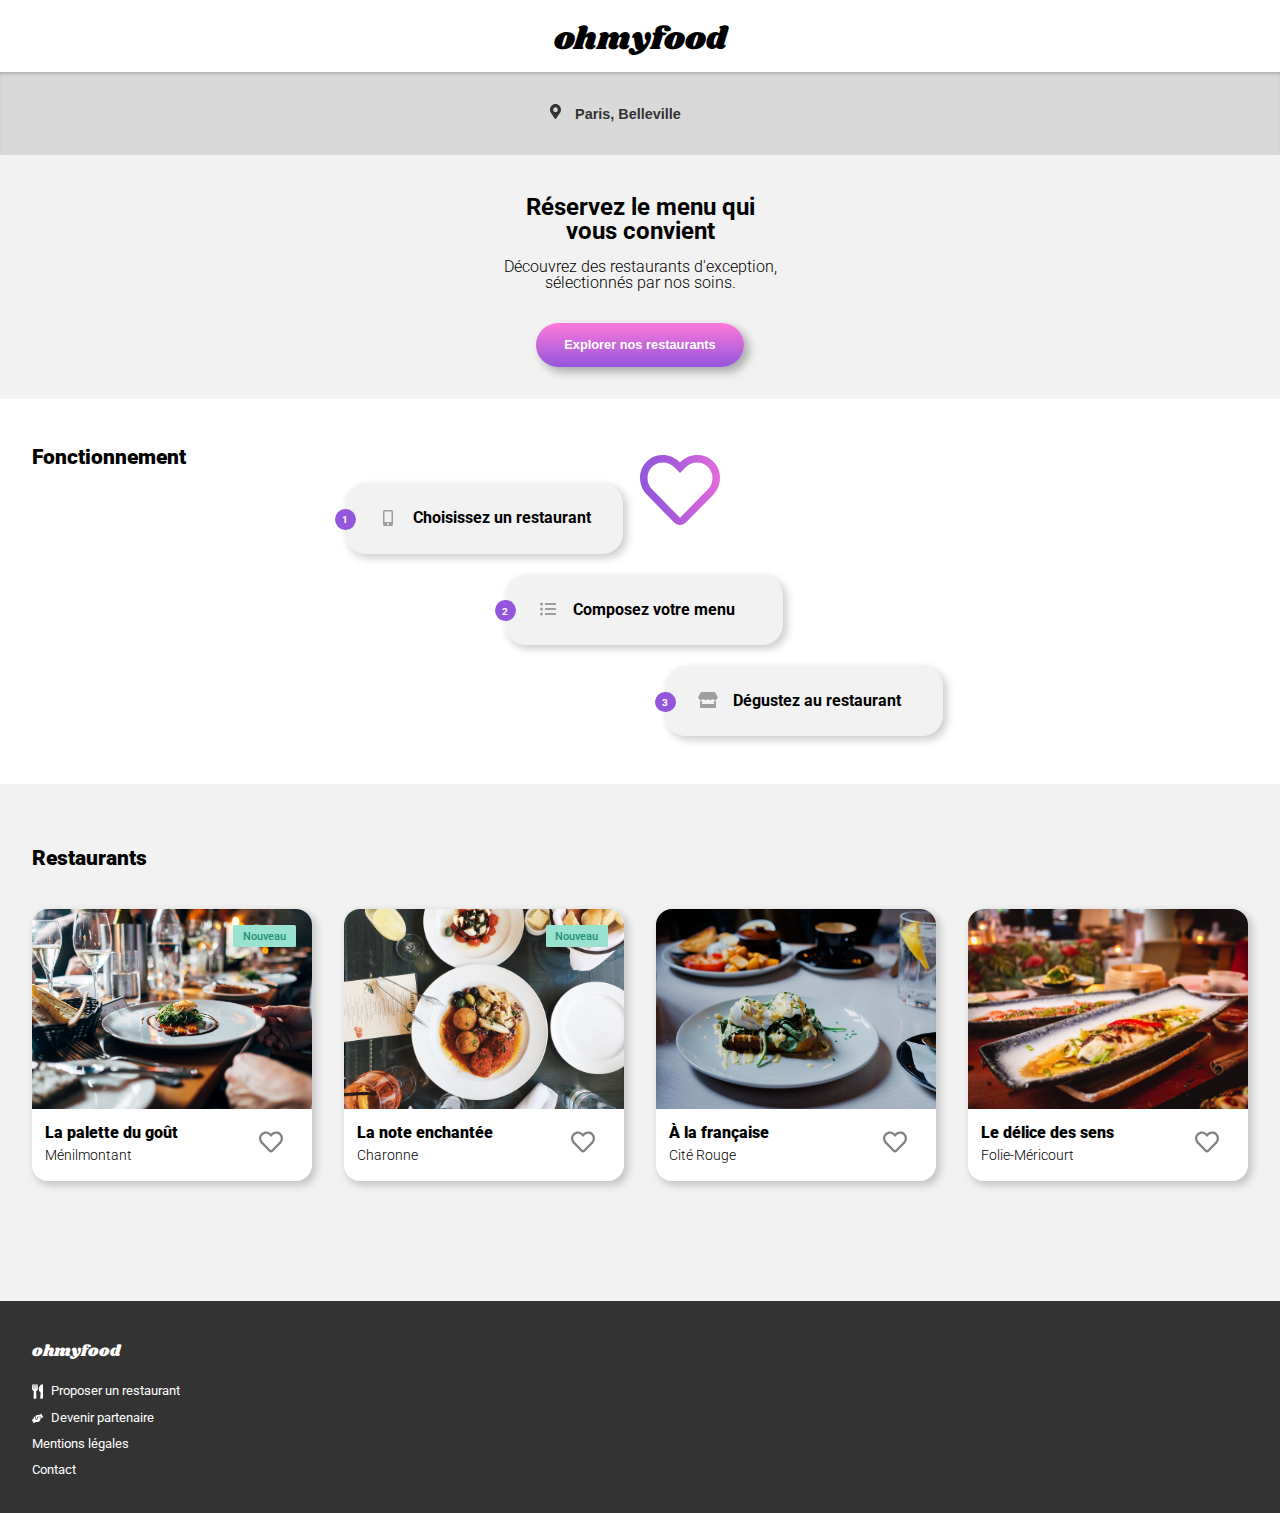
==== commit 049f53dd: "create step by step loading for dishes" ====
--- a/index.html
+++ b/index.html
@@ -22,9 +22,7 @@
 <body>
 
     <div id="loading">
-        <div id="loading__spinner">
-            <img src="images/icons/heart-regular--favicon.svg" alt="heart">
-        </div>
+        <img src="images/icons/heart-regular--favicon.svg" alt="heart">
     </div>
 
     <div id="content">
--- a/css/style.css
+++ b/css/style.css
@@ -1,7 +1,5 @@
 /*
-
 CSS ohmyfood - compiled scss
-
 */
 a,
 abbr,
@@ -175,56 +173,6 @@
   margin: 0;
 }
 
-.menu:nth-child(1) {
-  -webkit-animation-delay: 500ms;
-  animation-delay: 500ms;
-}
-
-.menu:nth-child(2) {
-  -webkit-animation-delay: 1000ms;
-  animation-delay: 1000ms;
-}
-
-.menu:nth-child(3) {
-  -webkit-animation-delay: 1500ms;
-  animation-delay: 1500ms;
-}
-
-.menu:nth-child(4) {
-  -webkit-animation-delay: 2000ms;
-  animation-delay: 2000ms;
-}
-
-.menu:nth-child(5) {
-  -webkit-animation-delay: 2500ms;
-  animation-delay: 2500ms;
-}
-
-.menu:nth-child(6) {
-  -webkit-animation-delay: 3000ms;
-  animation-delay: 3000ms;
-}
-
-.menu:nth-child(7) {
-  -webkit-animation-delay: 3500ms;
-  animation-delay: 3500ms;
-}
-
-.menu:nth-child(8) {
-  -webkit-animation-delay: 4000ms;
-  animation-delay: 4000ms;
-}
-
-.menu:nth-child(9) {
-  -webkit-animation-delay: 4500ms;
-  animation-delay: 4500ms;
-}
-
-.menu:nth-child(10) {
-  -webkit-animation-delay: 5000ms;
-  animation-delay: 5000ms;
-}
-
 .presentation__btn,
 .restaurantmenu__order__btn {
   background-color: #FF79DA;
@@ -288,15 +236,31 @@
   transition: 400ms ease-in-out;
 }
 
-@keyframes fade-out {
+@-webkit-keyframes pulse {
   0% {
-    opacity: 1;
-    z-index: 999;
-  }
-  99% {
-    opacity: 0;
+    -webkit-transform: scale3d(1, 1, 1);
+            transform: scale3d(1, 1, 1);
+  }
+  10% {
+    -webkit-transform: scale3d(1.5, 1.5, 1.5);
+            transform: scale3d(1.5, 1.5, 1.5);
+  }
+  25% {
+    -webkit-transform: scale3d(1, 1, 1);
+            transform: scale3d(1, 1, 1);
+  }
+  35% {
+    -webkit-transform: scale3d(1.5, 1.5, 1.5);
+            transform: scale3d(1.5, 1.5, 1.5);
+  }
+  50% {
+    -webkit-transform: scale3d(1, 1, 1);
+            transform: scale3d(1, 1, 1);
+    opacity: 0.5;
   }
   100% {
+    -webkit-transform: scale3d(0, 0, 0);
+            transform: scale3d(0, 0, 0);
     opacity: 0;
     z-index: -999;
   }
@@ -304,33 +268,80 @@
 
 @keyframes pulse {
   0% {
-    transform: scale3d(1, 1, 1);
+    -webkit-transform: scale3d(1, 1, 1);
+            transform: scale3d(1, 1, 1);
+  }
+  10% {
+    -webkit-transform: scale3d(1.5, 1.5, 1.5);
+            transform: scale3d(1.5, 1.5, 1.5);
+  }
+  25% {
+    -webkit-transform: scale3d(1, 1, 1);
+            transform: scale3d(1, 1, 1);
+  }
+  35% {
+    -webkit-transform: scale3d(1.5, 1.5, 1.5);
+            transform: scale3d(1.5, 1.5, 1.5);
+  }
+  50% {
+    -webkit-transform: scale3d(1, 1, 1);
+            transform: scale3d(1, 1, 1);
+    opacity: 0.5;
+  }
+  100% {
+    -webkit-transform: scale3d(0, 0, 0);
+            transform: scale3d(0, 0, 0);
+    opacity: 0;
+    z-index: -999;
+  }
+}
+
+.menu--part1,
+.menu--part2,
+.menu--part3 {
+  position: relative;
+}
+
+.menu--part1 {
+  -webkit-animation: fade-in 400ms ease-in;
+          animation: fade-in 400ms ease-in;
+}
+
+.menu--part2 {
+  -webkit-animation: fade-in 800ms ease-in;
+          animation: fade-in 800ms ease-in;
+}
+
+.menu--part3 {
+  -webkit-animation: fade-in 1200ms ease-in;
+          animation: fade-in 1200ms ease-in;
+}
+
+@-webkit-keyframes fade-in {
+  0% {
+    opacity: 0;
+    top: 1rem;
+  }
+  85% {
     opacity: 1;
   }
-  10% {
-    transform: scale3d(1.5, 1.5, 1.5);
-  }
-  20% {
-    transform: scale3d(1, 1, 1);
-  }
-  30% {
-    transform: scale3d(1.5, 1.5, 1.5);
-  }
-  40% {
-    transform: scale3d(1, 1, 1);
-  }
   100% {
-    transform: scale3d(0, 0, 0);
-    opacity: 0;
+    opacity: 1;
+    top: 0;
   }
 }
 
 @keyframes fade-in {
   0% {
     opacity: 0;
+    top: 1rem;
+  }
+  85% {
+    opacity: 1;
   }
   100% {
     opacity: 1;
+    top: 0;
   }
 }
 
@@ -338,44 +349,55 @@
   opacity: 1;
   width: 17%;
   margin-left: 1rem;
+  -webkit-transition: 300ms ease-in-out;
+  -o-transition: 300ms ease-in-out;
   transition: 300ms ease-in-out;
 }
 
 .menu__dish:hover > .menu__dish--selection img {
-  animation: spin-tick 400ms ease-in-out;
+  -webkit-animation: spin-tick 400ms ease-in-out;
+          animation: spin-tick 400ms ease-in-out;
+}
+
+@-webkit-keyframes spin-tick {
+  from {
+    -webkit-transform: rotate(0deg);
+            transform: rotate(0deg);
+  }
+  to {
+    -webkit-transform: rotate(360deg);
+            transform: rotate(360deg);
+  }
 }
 
 @keyframes spin-tick {
   from {
-    transform: rotate(0deg);
+    -webkit-transform: rotate(0deg);
+            transform: rotate(0deg);
   }
   to {
-    transform: rotate(360deg);
-  }
-}
-
-#loading {
-  position: absolute;
-  background-color: #333333;
-  z-index: -999;
-  width: 100%;
-  height: 100%;
-  opacity: 0;
-  animation: fade-out 3s ease-in;
-}
-
-#loading__spinner {
+    -webkit-transform: rotate(360deg);
+            transform: rotate(360deg);
+  }
+}
+
+#content {
+  -webkit-animation: fade-in 3s ease-in;
+          animation: fade-in 3s ease-in;
+}
+
+#loading img {
   position: absolute;
   left: 50%;
   top: 50%;
-  transform: translate3d(-50%, -50%, 0);
-}
-
-#loading__spinner img {
+  -webkit-transform: translate3d(-50%, -50%, -50%);
+          transform: translate3d(-50%, -50%, -50%);
   width: 5rem;
   height: 5rem;
-  opacity: 0;
-  animation: pulse 2s ease-in-out;
+  -webkit-animation: pulse 3s ease-in-out;
+          animation: pulse 3s ease-in-out;
+  -webkit-animation-fill-mode: forwards;
+          animation-fill-mode: forwards;
 }
 
 .header__logo {
@@ -788,7 +810,6 @@
   display: -ms-flexbox;
   display: flex;
   margin: 0.8rem auto;
-  animation: load 1s ease-in-out;
   cursor: pointer;
 }
 
@@ -833,8 +854,8 @@
   display: -ms-flexbox;
   display: flex;
   -webkit-transition-duration: 300ms;
-  -o-transition-duration: 300ms;
-  transition-duration: 300ms;
+       -o-transition-duration: 300ms;
+          transition-duration: 300ms;
 }
 
 .menu__dish--selection img {
@@ -960,5 +981,3 @@
     padding-top: 0;
   }
 }
-
-/*# sourceMappingURL=style.css.map */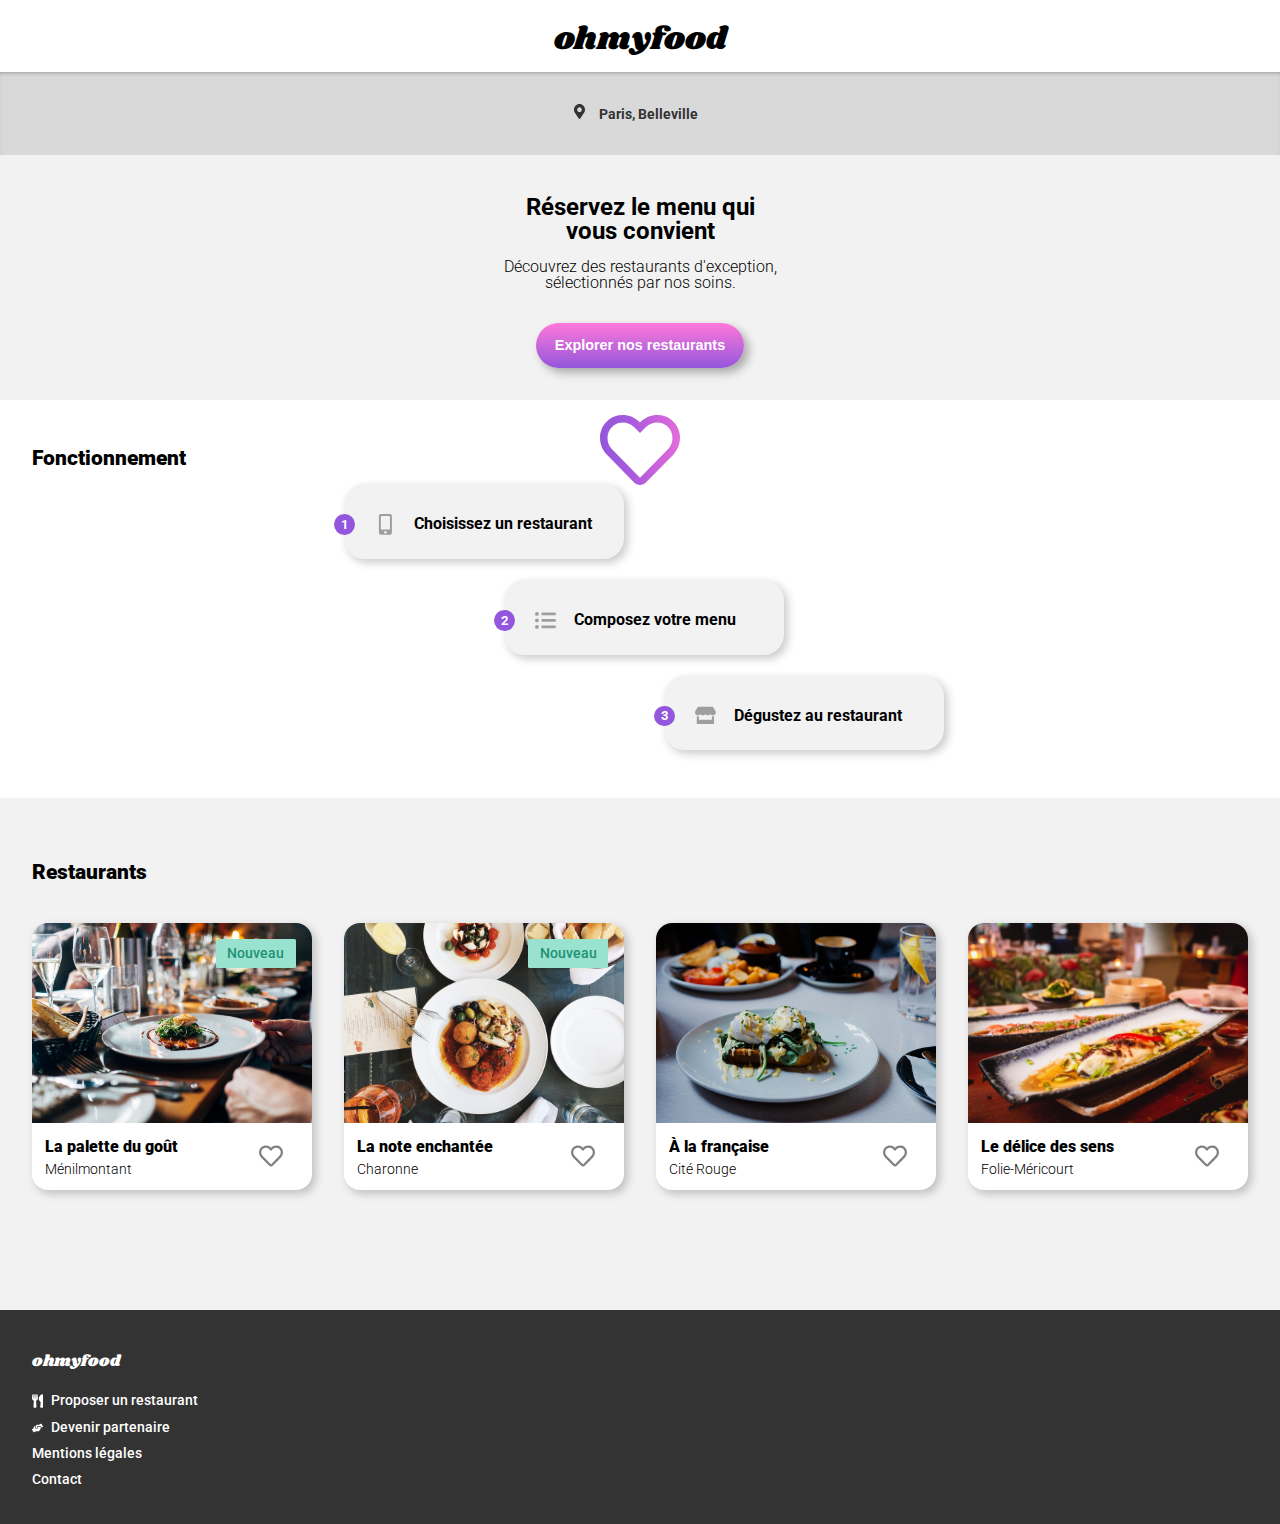
==== commit d3e3b641: "step icon color at hover" ====
--- a/index.html
+++ b/index.html
@@ -1,202 +1,336 @@
 <!DOCTYPE html>
 <html lang="fr" dir="ltr">
-
-<head>
-    <meta charset='utf-8' />
-    <meta name='theme-color' content='#FF79DA' />
-    <meta name='viewport' content='width=device-width, initial-scale=1.0' />
-
-    <meta name='keywords' content='France, restaurants, réservation' />
-    <meta name='description' content='Réservez le menu qui vous convient' />
-    <meta name='author' content='Gillet-Garas Samantha' />
-
-    <link rel='stylesheet' href='css/style.css' />
-
-    <link href="https://fonts.googleapis.com/css2?family=Roboto:wght@100;300;400;500;700;900&family=Shrikhand&display=swap" rel="stylesheet">
-
-    <link rel='icon' type='image/svg' href='images/icons/heart-regular--favicon.svg' />
+  <head>
+    <meta charset="utf-8" />
+    <meta name="theme-color" content="#FF79DA" />
+    <meta name="viewport" content="width=device-width, initial-scale=1.0" />
+
+    <meta name="keywords" content="France, restaurants, réservation" />
+    <meta name="description" content="Réservez le menu qui vous convient" />
+    <meta name="author" content="Gillet-Garas Samantha" />
+
+    <link rel="stylesheet" href="css/main.css" />
+
+    <link
+      href="https://fonts.googleapis.com/css2?family=Roboto:wght@100;300;400;500;700;900&family=Shrikhand&display=swap"
+      rel="stylesheet"
+    />
+
+    <link
+      rel="icon"
+      type="image/svg"
+      href="images/icons/heart-regular--favicon.svg"
+    />
 
     <title>ohmyfood</title>
-</head>
-
-<body>
-
+  </head>
+
+  <body>
     <div id="loading">
-        <img src="images/icons/heart-regular--favicon.svg" alt="heart">
+      <img src="images/icons/heart-regular--favicon.svg" alt="heart" />
     </div>
 
     <div id="content">
-
-        <!-- header -->
-        <header class="header">
-            <h1 class="header__logo">ohmyfood</h1>
-        </header>
-
-        <main>
-
-            <!-- input location -->
-            <form class="location" action="index.html" method="post">
-                <div class="location__entry">
-                    <img class="location__entry__icon" src="images/icons/map-marker-alt-solid.svg" alt="icon-map-marker">
-                    <input class="location__entry__input" type="text" name="location__input" value="" placeholder="Paris, Belleville" />
-                </div>
-
-            </form>
-
-            <!-- section 1 : concept presentation -->
-            <section class="presentation">
-                <div class="presentation__box">
-                    <h2 class="presentation__title">Réservez le menu qui <br />
-                        vous convient</h2>
-                    <p class="presentation__explanations">Découvrez des restaurants d'exception,<br />
-                        sélectionnés par nos soins.</p>
-                </div>
-                <button class="presentation__btn" onclick="location.href='#restaurants'" type="button" name="button">Explorer nos restaurants</button>
-            </section>
-
-
-            <!-- section 2 : explanation, how does it work -->
-            <section class="howdoesitwork">
-                <h3 class="section__title">Fonctionnement</h3>
-
-                <ul class="howdoesitwork__list">
-                    <li class="howdoesitwork__step" id="howdoesitwork__step1">
-                        <span class="howdoesitwork__step__number">1</span>
-                        <img class="howdoesitwork__step__icon" src="images/icons/mobile-alt-solid.svg" alt="icon-mobile">
-                        <span class="howdoesitwork__step__text">Choisissez un restaurant</span>
-                    </li>
-                    <li class="howdoesitwork__step" id="howdoesitwork__step2">
-                        <span class="howdoesitwork__step__number">2</span>
-                        <img class="howdoesitwork__step__icon" src="images/icons/list-ul-solid.svg" alt="icon-list">
-                        <span class="howdoesitwork__step__text">Composez votre menu</span>
-                    </li>
-                    <li class="howdoesitwork__step" id="howdoesitwork__step3">
-                        <span class="howdoesitwork__step__number">3</span>
-                        <img class="howdoesitwork__step__icon" src="images/icons/store-solid.svg" alt="icon-restaurant">
-                        <span class="howdoesitwork__step__text">Dégustez au restaurant</span>
-                    </li>
-                </ul>
-            </section>
-
-            <!-- section 3 : restaurants choices -->
-            <section class="restaurants" id="restaurants">
-                <h3 class="section__title">Restaurants</h3>
-                <div class="restaurants__box">
-
-                    <!-- La palette du goût -->
-                    <a href="pages/lapalettedugout.html">
-                        <figure class="restaurants__card">
-                            <img class="restaurants__photo" src="images/restaurants/jay-wennington-N_Y88TWmGwA-unsplash.jpg" alt="photo-dish">
-                            <span class="restaurants__newtag">Nouveau</span>
-                            <figcaption class="restaurants__figcaption">
-                                <div class="restaurants__figcaption__text">
-                                    <h4 class="restaurants__figcaption__text__namerestaurant">La palette du goût</h4>
-                                    <p>Ménilmontant</p>
-                                </div>
-                                <div class="restaurants__figcaption__like">
-                                    <div class="restaurants__figcaption__like__emptyheart">
-                                        <img src="images/icons/heart-regular.svg" alt="empty heart">
-                                    </div>
-                                    <div class="restaurants__figcaption__like__fullheart">
-                                        <img src="images/icons/heart-solid.svg" alt="solid heart">
-                                    </div>
-                                </div>
-                            </figcaption>
-                        </figure>
-                    </a>
-
-                    <!-- La note enchantée -->
-                    <a href="pages/lanoteenchantee.html">
-                        <figure class="restaurants__card restaurants__card--2">
-                            <img class="restaurants__photo" src="images/restaurants/stil-u2Lp8tXIcjw-unsplash.jpg" alt="photo-dish">
-                            <span class="restaurants__newtag">Nouveau</span>
-                            <figcaption class="restaurants__figcaption">
-                                <div class="restaurants__figcaption__text">
-                                    <h4 class="restaurants__figcaption__text__namerestaurant">La note enchantée</h4>
-                                    <p>Charonne</p>
-                                </div>
-                                <div class="restaurants__figcaption__like">
-                                    <div class="restaurants__figcaption__like__emptyheart">
-                                        <img src="images/icons/heart-regular.svg" alt="empty heart">
-                                    </div>
-                                    <div class="restaurants__figcaption__like__fullheart">
-                                        <img src="images/icons/heart-solid.svg" alt="solid heart">
-                                    </div>
-                                </div>
-                            </figcaption>
-                        </figure>
-                    </a>
-
-                    <!-- À la française -->
-                    <a href="pages/alafrancaise.html">
-                        <figure class="restaurants__card">
-                            <img class="restaurants__photo" src="images/restaurants/toa-heftiba-DQKerTsQwi0-unsplash.jpg" alt="photo-dish">
-                            <figcaption class="restaurants__figcaption">
-                                <div class="restaurants__figcaption__text">
-                                    <h4 class="restaurants__figcaption__text__namerestaurant">À la française</h4>
-                                    <p>Cité Rouge</p>
-                                </div>
-                                <div class="restaurants__figcaption__like">
-                                    <div class="restaurants__figcaption__like__emptyheart">
-                                        <img src="images/icons/heart-regular.svg" alt="empty heart">
-                                    </div>
-                                    <div class="restaurants__figcaption__like__fullheart">
-                                        <img src="images/icons/heart-solid.svg" alt="solid heart">
-                                    </div>
-                                </div>
-                            </figcaption>
-                        </figure>
-                    </a>
-
-                    <!-- Le délice des sens -->
-                    <a href="pages/ledelicedessens.html">
-                        <figure class="restaurants__card">
-                            <img class="restaurants__photo" src="images/restaurants/louis-hansel-shotsoflouis-qNBGVyOCY8Q-unsplash.jpg" alt="photo-dish">
-                            <figcaption class="restaurants__figcaption">
-                                <div class="restaurants__figcaption__text">
-                                    <h4 class="restaurants__figcaption__text__namerestaurant">Le délice des sens</h4>
-                                    <p>Folie-Méricourt</p>
-                                </div>
-                                <div class="restaurants__figcaption__like">
-                                    <div class="restaurants__figcaption__like__emptyheart">
-                                        <img src="images/icons/heart-regular.svg" alt="empty heart">
-                                    </div>
-                                    <div class="restaurants__figcaption__like__fullheart">
-                                        <img src="images/icons/heart-solid.svg" alt="solid heart">
-                                    </div>
-                                </div>
-                            </figcaption>
-                        </figure>
-                    </a>
-
-                </div>
-            </section>
-
-        </main>
-
-        <!-- footer -->
-        <footer class="footer">
-            <h4 class="footer__logo">ohmyfood</h4>
-            <ul class="footer__links">
-                <li>
-                    <a href="#"><img src="images/icons/utensils-solid.svg" alt="icon_cutlery">
-                        Proposer un restaurant</a>
-                </li>
-                <li>
-                    <a href="#"><img src="images/icons/hands-helping-solid.svg" alt="icon_handshake">
-                        Devenir partenaire</a>
-                </li>
-                <li>
-                    <a href="#">Mentions légales</a>
-                </li>
-                <li>
-                    <a href="mailto:ohmyfood@example.com">Contact</a>
-                </li>
-            </ul>
-        </footer>
-
+      <!-- header -->
+      <header class="header">
+        <h1 class="header__logo">ohmyfood</h1>
+      </header>
+
+      <main>
+        <!-- input location -->
+        <form class="location" action="index.html" method="post">
+          <div class="location__entry">
+            <img
+              class="location__entry__icon"
+              src="images/icons/map-marker-alt-solid.svg"
+              alt="icon-map-marker"
+            />
+            <input
+              class="location__entry__input"
+              type="text"
+              name="location__input"
+              value=""
+              placeholder="Paris, Belleville"
+            />
+          </div>
+        </form>
+
+        <!-- section 1 : concept presentation -->
+        <section class="presentation">
+          <div class="presentation__box">
+            <h2 class="presentation__title">
+              Réservez le menu qui <br />
+              vous convient
+            </h2>
+            <p class="presentation__explanations">
+              Découvrez des restaurants d'exception,<br />
+              sélectionnés par nos soins.
+            </p>
+          </div>
+          <button
+            class="presentation__btn"
+            onclick="location.href='#restaurants'"
+            type="button"
+            name="button"
+          >
+            Explorer nos restaurants
+          </button>
+        </section>
+
+        <!-- section 2 : explanation, how does it work -->
+        <section class="howdoesitwork">
+          <h3 class="section__title">Fonctionnement</h3>
+
+          <ul class="howdoesitwork__list">
+            <li class="howdoesitwork__step" id="howdoesitwork__step1">
+              <span class="howdoesitwork__step__number">1</span>
+
+              <svg
+                aria-hidden="true"
+                focusable="false"
+                data-prefix="fas"
+                data-icon="mobile-alt"
+                class="
+                  svg-inline--fa
+                  fa-mobile-alt fa-w-10
+                  howdoesitwork__step__icon
+                "
+                role="img"
+                xmlns="http://www.w3.org/2000/svg"
+                viewBox="0 0 320 512"
+              >
+                <path
+                  fill="currentColor"
+                  d="M272 0H48C21.5 0 0 21.5 0 48v416c0 26.5 21.5 48 48 48h224c26.5 0 48-21.5 48-48V48c0-26.5-21.5-48-48-48zM160 480c-17.7 0-32-14.3-32-32s14.3-32 32-32 32 14.3 32 32-14.3 32-32 32zm112-108c0 6.6-5.4 12-12 12H60c-6.6 0-12-5.4-12-12V60c0-6.6 5.4-12 12-12h200c6.6 0 12 5.4 12 12v312z"
+                ></path>
+              </svg>
+
+              <span class="howdoesitwork__step__text"
+                >Choisissez un restaurant</span
+              >
+            </li>
+            <li class="howdoesitwork__step" id="howdoesitwork__step2">
+              <span class="howdoesitwork__step__number">2</span>
+
+              <svg
+                aria-hidden="true"
+                focusable="false"
+                data-prefix="fas"
+                data-icon="list-ul"
+                class="
+                  svg-inline--fa
+                  fa-list-ul fa-w-16
+                  howdoesitwork__step__icon
+                "
+                role="img"
+                xmlns="http://www.w3.org/2000/svg"
+                viewBox="0 0 512 512"
+              >
+                <path
+                  fill="currentColor"
+                  d="M48 48a48 48 0 1 0 48 48 48 48 0 0 0-48-48zm0 160a48 48 0 1 0 48 48 48 48 0 0 0-48-48zm0 160a48 48 0 1 0 48 48 48 48 0 0 0-48-48zm448 16H176a16 16 0 0 0-16 16v32a16 16 0 0 0 16 16h320a16 16 0 0 0 16-16v-32a16 16 0 0 0-16-16zm0-320H176a16 16 0 0 0-16 16v32a16 16 0 0 0 16 16h320a16 16 0 0 0 16-16V80a16 16 0 0 0-16-16zm0 160H176a16 16 0 0 0-16 16v32a16 16 0 0 0 16 16h320a16 16 0 0 0 16-16v-32a16 16 0 0 0-16-16z"
+                ></path>
+              </svg>
+
+              <span class="howdoesitwork__step__text">Composez votre menu</span>
+            </li>
+            <li class="howdoesitwork__step" id="howdoesitwork__step3">
+              <span class="howdoesitwork__step__number">3</span>
+
+              <svg
+                aria-hidden="true"
+                focusable="false"
+                data-prefix="fas"
+                data-icon="store"
+                class="
+                  svg-inline--fa
+                  fa-store fa-w-20
+                  howdoesitwork__step__icon
+                "
+                role="img"
+                xmlns="http://www.w3.org/2000/svg"
+                viewBox="0 0 616 512"
+              >
+                <path
+                  fill="currentColor"
+                  d="M602 118.6L537.1 15C531.3 5.7 521 0 510 0H106C95 0 84.7 5.7 78.9 15L14 118.6c-33.5 53.5-3.8 127.9 58.8 136.4 4.5.6 9.1.9 13.7.9 29.6 0 55.8-13 73.8-33.1 18 20.1 44.3 33.1 73.8 33.1 29.6 0 55.8-13 73.8-33.1 18 20.1 44.3 33.1 73.8 33.1 29.6 0 55.8-13 73.8-33.1 18.1 20.1 44.3 33.1 73.8 33.1 4.7 0 9.2-.3 13.7-.9 62.8-8.4 92.6-82.8 59-136.4zM529.5 288c-10 0-19.9-1.5-29.5-3.8V384H116v-99.8c-9.6 2.2-19.5 3.8-29.5 3.8-6 0-12.1-.4-18-1.2-5.6-.8-11.1-2.1-16.4-3.6V480c0 17.7 14.3 32 32 32h448c17.7 0 32-14.3 32-32V283.2c-5.4 1.6-10.8 2.9-16.4 3.6-6.1.8-12.1 1.2-18.2 1.2z"
+                ></path>
+              </svg>
+              <span class="howdoesitwork__step__text"
+                >Dégustez au restaurant</span
+              >
+            </li>
+          </ul>
+        </section>
+
+        <!-- section 3 : restaurants choices -->
+        <section class="restaurants" id="restaurants">
+          <h3 class="section__title">Restaurants</h3>
+          <div class="restaurants__box">
+            <!-- La palette du goût -->
+            <a href="pages/lapalettedugout.html">
+              <figure class="restaurants__card">
+                <img
+                  class="restaurants__photo"
+                  src="images/restaurants/jay-wennington-N_Y88TWmGwA-unsplash.jpg"
+                  alt="photo-dish"
+                />
+                <span class="restaurants__newtag">Nouveau</span>
+                <figcaption class="restaurants__figcaption">
+                  <div class="restaurants__figcaption__text">
+                    <h4 class="restaurants__figcaption__text__namerestaurant">
+                      La palette du goût
+                    </h4>
+                    <p>Ménilmontant</p>
+                  </div>
+                  <div class="restaurants__figcaption__like">
+                    <div class="restaurants__figcaption__like__emptyheart">
+                      <img
+                        src="images/icons/heart-regular.svg"
+                        alt="empty heart"
+                      />
+                    </div>
+                    <div class="restaurants__figcaption__like__fullheart">
+                      <img
+                        src="images/icons/heart-solid.svg"
+                        alt="solid heart"
+                      />
+                    </div>
+                  </div>
+                </figcaption>
+              </figure>
+            </a>
+
+            <!-- La note enchantée -->
+            <a href="pages/lanoteenchantee.html">
+              <figure class="restaurants__card restaurants__card--2">
+                <img
+                  class="restaurants__photo"
+                  src="images/restaurants/stil-u2Lp8tXIcjw-unsplash.jpg"
+                  alt="photo-dish"
+                />
+                <span class="restaurants__newtag">Nouveau</span>
+                <figcaption class="restaurants__figcaption">
+                  <div class="restaurants__figcaption__text">
+                    <h4 class="restaurants__figcaption__text__namerestaurant">
+                      La note enchantée
+                    </h4>
+                    <p>Charonne</p>
+                  </div>
+                  <div class="restaurants__figcaption__like">
+                    <div class="restaurants__figcaption__like__emptyheart">
+                      <img
+                        src="images/icons/heart-regular.svg"
+                        alt="empty heart"
+                      />
+                    </div>
+                    <div class="restaurants__figcaption__like__fullheart">
+                      <img
+                        src="images/icons/heart-solid.svg"
+                        alt="solid heart"
+                      />
+                    </div>
+                  </div>
+                </figcaption>
+              </figure>
+            </a>
+
+            <!-- À la française -->
+            <a href="pages/alafrancaise.html">
+              <figure class="restaurants__card">
+                <img
+                  class="restaurants__photo"
+                  src="images/restaurants/toa-heftiba-DQKerTsQwi0-unsplash.jpg"
+                  alt="photo-dish"
+                />
+                <figcaption class="restaurants__figcaption">
+                  <div class="restaurants__figcaption__text">
+                    <h4 class="restaurants__figcaption__text__namerestaurant">
+                      À la française
+                    </h4>
+                    <p>Cité Rouge</p>
+                  </div>
+                  <div class="restaurants__figcaption__like">
+                    <div class="restaurants__figcaption__like__emptyheart">
+                      <img
+                        src="images/icons/heart-regular.svg"
+                        alt="empty heart"
+                      />
+                    </div>
+                    <div class="restaurants__figcaption__like__fullheart">
+                      <img
+                        src="images/icons/heart-solid.svg"
+                        alt="solid heart"
+                      />
+                    </div>
+                  </div>
+                </figcaption>
+              </figure>
+            </a>
+
+            <!-- Le délice des sens -->
+            <a href="pages/ledelicedessens.html">
+              <figure class="restaurants__card">
+                <img
+                  class="restaurants__photo"
+                  src="images/restaurants/louis-hansel-shotsoflouis-qNBGVyOCY8Q-unsplash.jpg"
+                  alt="photo-dish"
+                />
+                <figcaption class="restaurants__figcaption">
+                  <div class="restaurants__figcaption__text">
+                    <h4 class="restaurants__figcaption__text__namerestaurant">
+                      Le délice des sens
+                    </h4>
+                    <p>Folie-Méricourt</p>
+                  </div>
+                  <div class="restaurants__figcaption__like">
+                    <div class="restaurants__figcaption__like__emptyheart">
+                      <img
+                        src="images/icons/heart-regular.svg"
+                        alt="empty heart"
+                      />
+                    </div>
+                    <div class="restaurants__figcaption__like__fullheart">
+                      <img
+                        src="images/icons/heart-solid.svg"
+                        alt="solid heart"
+                      />
+                    </div>
+                  </div>
+                </figcaption>
+              </figure>
+            </a>
+          </div>
+        </section>
+      </main>
+
+      <!-- footer -->
+      <footer class="footer">
+        <h4 class="footer__logo">ohmyfood</h4>
+        <ul class="footer__links">
+          <li>
+            <a href="#"
+              ><img src="images/icons/utensils-solid.svg" alt="icon_cutlery" />
+              Proposer un restaurant</a
+            >
+          </li>
+          <li>
+            <a href="#"
+              ><img
+                src="images/icons/hands-helping-solid.svg"
+                alt="icon_handshake"
+              />
+              Devenir partenaire</a
+            >
+          </li>
+          <li>
+            <a href="#">Mentions légales</a>
+          </li>
+          <li>
+            <a href="mailto:ohmyfood@example.com">Contact</a>
+          </li>
+        </ul>
+      </footer>
     </div>
-
-</body>
-
+  </body>
 </html>
--- a/css/main.css
+++ b/css/main.css
@@ -0,0 +1,801 @@
+/*
+CSS ohmyfood - compiled scss
+*/
+a,
+abbr,
+acronym,
+address,
+applet,
+article,
+aside,
+audio,
+b,
+big,
+blockquote,
+body,
+canvas,
+caption,
+center,
+cite,
+code,
+dd,
+del,
+details,
+dfn,
+div,
+dl,
+dt,
+em,
+embed,
+fieldset,
+figcaption,
+figure,
+footer,
+form,
+h1,
+h2,
+h3,
+h4,
+h5,
+h6,
+header,
+hgroup,
+html,
+i,
+iframe,
+img,
+ins,
+kbd,
+label,
+legend,
+li,
+mark,
+menu,
+nav,
+object,
+ol,
+output,
+p,
+pre,
+q,
+ruby,
+s,
+samp,
+section,
+small,
+span,
+strike,
+strong,
+sub,
+summary,
+sup,
+table,
+tbody,
+td,
+tfoot,
+th,
+thead,
+time,
+tr,
+tt,
+u,
+ul,
+var,
+video {
+  margin: 0;
+  padding: 0;
+  border: 0;
+  font-size: 100%;
+  font: inherit;
+  vertical-align: baseline;
+}
+
+article,
+aside,
+details,
+figcaption,
+figure,
+footer,
+header,
+hgroup,
+menu,
+nav,
+section {
+  display: block;
+}
+
+body {
+  line-height: 1;
+}
+
+ol,
+ul {
+  list-style: none;
+}
+
+blockquote,
+q {
+  quotes: none;
+}
+
+blockquote:after,
+blockquote:before,
+q:after,
+q:before {
+  content: "";
+  content: none;
+}
+
+table {
+  border-collapse: collapse;
+  border-spacing: 0;
+}
+
+input,
+textarea {
+  border-radius: 0;
+}
+
+input {
+  -moz-appearance: none;
+  -webkit-appearance: none;
+  appearance: none;
+  border: none;
+}
+
+html {
+  -webkit-text-size-adjust: 100%;
+  -moz-text-size-adjust: 100%;
+  -ms-text-size-adjust: 100%;
+}
+
+a {
+  color: black;
+  text-decoration: none;
+}
+
+a:visited {
+  text-decoration: none;
+}
+
+* {
+  box-sizing: border-box !important;
+}
+
+html {
+  scroll-behavior: smooth;
+}
+
+body {
+  font-family: Roboto;
+  font-weight: 300;
+  margin: 0;
+}
+
+.presentation__btn,
+.restaurantmenu__order__btn {
+  background-color: #FF79DA;
+  background: linear-gradient(to bottom, #FF79DA 0%, #9356DC 100%);
+  border-radius: 3rem;
+  border: none;
+  box-shadow: 0.3rem 0.3rem 0.6rem rgba(0, 0, 0, 0.3);
+  color: white;
+  cursor: pointer;
+  white-space: nowrap;
+  font-size: 0.9rem;
+  font-weight: 600;
+  width: 13rem;
+  margin: 0 auto;
+  padding: 0.9rem 1rem;
+}
+.presentation__btn:focus, .presentation__btn:hover,
+.restaurantmenu__order__btn:focus,
+.restaurantmenu__order__btn:hover {
+  background: linear-gradient(to bottom, #f995de 0%, #9e70d7 100%);
+  box-shadow: 0.3rem 0.3rem 0.6rem rgba(0, 0, 0, 0.4);
+  transition-duration: 400ms;
+  outline: none;
+}
+
+.restaurantmenu__presentation__title__like,
+.restaurants__figcaption__like {
+  position: relative;
+  width: 2rem;
+  margin: 0.3rem 0.5rem 0 0;
+  cursor: pointer;
+}
+.restaurantmenu__presentation__title__like__emptyheart,
+.restaurants__figcaption__like__emptyheart {
+  width: 1.5rem;
+  position: absolute;
+}
+.restaurantmenu__presentation__title__like__fullheart,
+.restaurants__figcaption__like__fullheart {
+  width: 1.5rem;
+  position: absolute;
+  opacity: 0;
+}
+.restaurantmenu__presentation__title__like__fullheart:hover,
+.restaurants__figcaption__like__fullheart:hover {
+  opacity: 1;
+  transition: 400ms ease-in-out;
+}
+
+@-webkit-keyframes pulse {
+  0% {
+    transform: scale3d(1, 1, 1);
+  }
+  10% {
+    transform: scale3d(1.5, 1.5, 1.5);
+  }
+  25% {
+    transform: scale3d(1, 1, 1);
+  }
+  35% {
+    transform: scale3d(1.5, 1.5, 1.5);
+  }
+  50% {
+    transform: scale3d(1, 1, 1);
+    opacity: 0.5;
+  }
+  100% {
+    transform: scale3d(0, 0, 0);
+    opacity: 0;
+    z-index: -999;
+  }
+}
+@keyframes pulse {
+  0% {
+    transform: scale3d(1, 1, 1);
+  }
+  10% {
+    transform: scale3d(1.5, 1.5, 1.5);
+  }
+  25% {
+    transform: scale3d(1, 1, 1);
+  }
+  35% {
+    transform: scale3d(1.5, 1.5, 1.5);
+  }
+  50% {
+    transform: scale3d(1, 1, 1);
+    opacity: 0.5;
+  }
+  100% {
+    transform: scale3d(0, 0, 0);
+    opacity: 0;
+    z-index: -999;
+  }
+}
+.menu--part1,
+.menu--part2,
+.menu--part3 {
+  position: relative;
+}
+
+.menu--part1 {
+  -webkit-animation: fade-in 600ms ease-in;
+  animation: fade-in 600ms ease-in;
+}
+
+.menu--part2 {
+  -webkit-animation: fade-in 1200ms ease-in;
+  animation: fade-in 1200ms ease-in;
+}
+
+.menu--part3 {
+  -webkit-animation: fade-in 1800ms ease-in;
+  animation: fade-in 1800ms ease-in;
+}
+
+@-webkit-keyframes fade-in {
+  0% {
+    opacity: 0;
+    top: 1rem;
+  }
+  85% {
+    opacity: 1;
+  }
+  100% {
+    opacity: 1;
+    top: 0;
+  }
+}
+@keyframes fade-in {
+  0% {
+    opacity: 0;
+    top: 1rem;
+  }
+  85% {
+    opacity: 1;
+  }
+  100% {
+    opacity: 1;
+    top: 0;
+  }
+}
+.menu__dish:hover > .menu__dish--selection {
+  opacity: 1;
+  width: 17%;
+  margin-left: 1rem;
+  transition: 300ms ease-in-out;
+}
+
+.menu__dish:hover > .menu__dish--selection img {
+  -webkit-animation: spin-tick 400ms ease-in-out;
+  animation: spin-tick 400ms ease-in-out;
+}
+
+@-webkit-keyframes spin-tick {
+  from {
+    transform: rotate(0deg);
+  }
+  to {
+    transform: rotate(360deg);
+  }
+}
+@keyframes spin-tick {
+  from {
+    transform: rotate(0deg);
+  }
+  to {
+    transform: rotate(360deg);
+  }
+}
+#content {
+  -webkit-animation: fade-in 3s ease-in;
+  animation: fade-in 3s ease-in;
+}
+
+#loading img {
+  text-align: center;
+  position: absolute;
+  left: 50%;
+  top: 50%;
+  margin-top: -2.5rem;
+  margin-left: -2.5rem;
+  width: 5rem;
+  height: 5rem;
+  -webkit-animation: pulse 3s ease-in-out;
+  animation: pulse 3s ease-in-out;
+  -webkit-animation-fill-mode: forwards;
+  animation-fill-mode: forwards;
+}
+
+.header__logo {
+  font-family: Shrikhand;
+  font-size: 2rem;
+  padding: 1.5rem 0 1rem;
+  width: 100%;
+  text-align: center;
+  position: relative;
+}
+
+.footer {
+  display: flex;
+  justify-content: center;
+  align-content: center;
+  width: 100%;
+  padding: 5%;
+  display: flex;
+  flex-direction: column;
+  background-color: #333333;
+  padding-bottom: 2.5rem;
+}
+.footer__logo {
+  font-family: Shrikhand;
+  color: white;
+  padding: 0.7rem 0 1rem;
+}
+.footer__links li {
+  padding: 0.3rem 0;
+}
+.footer__links img {
+  width: 0.7rem;
+  height: 0.9rem;
+  margin-right: 0.3rem;
+  position: relative;
+  top: 0.2rem;
+}
+.footer__links a {
+  color: white;
+  font-size: 0.9rem;
+  font-weight: 500;
+}
+.footer__links a:hover {
+  color: #99E2D0;
+}
+
+.location {
+  display: flex;
+  justify-content: center;
+  align-content: center;
+  width: 100%;
+  padding: 5%;
+  background-color: #d9d9d9;
+  box-shadow: inset 0 0.2rem 0.3rem -0.2rem rgba(0, 0, 0, 0.4);
+}
+.location__entry {
+  padding-left: 3rem;
+}
+.location__entry__icon {
+  width: 0.7rem;
+  margin-left: 1.5rem;
+}
+.location__entry__input {
+  background-color: #d9d9d9;
+  margin-left: 0.5rem;
+}
+
+::-moz-placeholder {
+  color: #333333;
+  font-weight: bold;
+  font-size: 0.9rem;
+  opacity: 1;
+  font-family: Roboto;
+}
+
+:-ms-input-placeholder {
+  color: #333333;
+  font-weight: bold;
+  font-size: 0.9rem;
+  font-family: Roboto;
+}
+
+::placeholder {
+  color: #333333;
+  font-weight: bold;
+  font-size: 0.9rem;
+  font-family: Roboto;
+}
+
+.presentation {
+  display: flex;
+  justify-content: center;
+  align-content: center;
+  width: 100%;
+  padding: 5%;
+  display: flex;
+  flex-direction: column;
+  padding-bottom: 3rem;
+  background-color: #f2f2f2;
+}
+.presentation__explanations, .presentation__title {
+  text-align: center;
+}
+.presentation__title {
+  font-size: 1.5rem;
+  font-weight: 700;
+  margin: 0.5rem auto 1rem;
+}
+.presentation__explanations {
+  font-size: 1rem;
+  margin: 0.5rem auto 2rem;
+}
+
+.section__title {
+  font-size: 1.3rem;
+  font-weight: 900;
+  margin: 2rem 0 1rem;
+}
+
+.howdoesitwork {
+  display: flex;
+  justify-content: center;
+  align-content: center;
+  width: 100%;
+  padding: 5%;
+  display: flex;
+  flex-direction: column;
+  padding-bottom: 3rem;
+}
+.howdoesitwork__step {
+  background-color: #f2f2f2;
+  border-radius: 1.3rem;
+  box-shadow: 0.2rem 0.2rem 0.5rem rgba(0, 0, 0, 0.2);
+  margin: 0 auto 0 0.5rem;
+  font-weight: bold;
+  padding: 1rem 0 1.5rem;
+  cursor: default;
+}
+.howdoesitwork__step__number {
+  display: inline-block;
+  background-color: #9356DC;
+  border-radius: 50%;
+  color: white;
+  font-size: 0.8em;
+  height: 1.3rem;
+  width: 1.3rem;
+  text-align: center;
+  padding-top: 0.3rem;
+  position: relative;
+  left: -0.6rem;
+}
+.howdoesitwork__step__icon {
+  width: 1.3rem;
+  height: 1.8rem;
+  padding-top: 0.5rem;
+  margin: auto 0.9rem auto 0.4rem;
+  position: relative;
+  top: 0.35rem;
+}
+.howdoesitwork__step svg {
+  color: #9e9e9e;
+}
+.howdoesitwork__step + .howdoesitwork__step {
+  margin-top: 1.3rem;
+}
+.howdoesitwork__step:hover {
+  background-color: rgba(144, 88, 218, 0.2);
+  transition: 0.3s;
+}
+.howdoesitwork__step:hover > svg {
+  color: #9356DC;
+  transition: 0.3s;
+}
+
+.restaurants {
+  display: flex;
+  justify-content: center;
+  align-content: center;
+  width: 100%;
+  padding: 5%;
+  display: flex;
+  flex-direction: column;
+  padding-bottom: 3rem;
+  background-color: #f2f2f2;
+  font-size: 1.2em;
+}
+.restaurants__card {
+  background-color: white;
+  box-shadow: 0.2rem 0.2rem 0.5rem rgba(0, 0, 0, 0.2);
+  border-radius: 1rem;
+  margin: 1.5rem auto;
+  position: relative;
+}
+.restaurants__photo {
+  height: 200px;
+  width: 100%;
+  -o-object-fit: cover;
+  object-fit: cover;
+  border-radius: 1rem 1rem 0 0;
+}
+.restaurants__newtag {
+  background-color: #99E2D0;
+  border-radius: 0.1rem;
+  color: #219175;
+  font-size: 0.9rem;
+  font-weight: 500;
+  padding: 0.5rem 0.7rem 0.4rem;
+  position: absolute;
+  top: 1rem;
+  right: 1rem;
+}
+.restaurants__figcaption {
+  padding: 0.8rem;
+  display: flex;
+  justify-content: space-between;
+}
+.restaurants__figcaption__text {
+  font-size: 0.9rem;
+}
+.restaurants__figcaption__text__namerestaurant {
+  font-size: 1rem;
+  font-weight: 900;
+  margin-bottom: 0.5rem;
+}
+
+header a {
+  width: 1.5rem;
+  position: absolute;
+  top: 1.7rem;
+  left: 1.5rem;
+  z-index: 999;
+}
+
+.restaurantmenu {
+  display: flex;
+  flex-direction: column;
+  background-color: #f2f2f2;
+}
+.restaurantmenu__presentation {
+  position: relative;
+}
+.restaurantmenu__presentation__illustration img {
+  width: 100%;
+  height: 20rem;
+  -o-object-fit: cover;
+  object-fit: cover;
+}
+.restaurantmenu__presentation__title {
+  display: flex;
+  justify-content: center;
+  align-content: center;
+  width: 100%;
+  padding: 5%;
+  background-color: #f2f2f2;
+  border-radius: 2rem 2rem 0 0;
+  font-family: Shrikhand;
+  font-size: 1.5rem;
+  position: absolute;
+  bottom: -1.5rem;
+  padding: 2rem 1.5rem 0;
+  width: 100%;
+  display: flex;
+  justify-content: space-between;
+}
+.restaurantmenu__presentation__title__like {
+  width: 1.3rem;
+  margin: 0 0.5rem 0 0;
+}
+.restaurantmenu__menu {
+  display: flex;
+  justify-content: center;
+  align-content: center;
+  width: 100%;
+  padding: 5%;
+  display: flex;
+  flex-direction: column;
+  margin-top: 2rem;
+}
+.restaurantmenu__menu__mealstep {
+  font-size: 0.9rem;
+  margin: 0 0 0.4rem;
+  text-transform: uppercase;
+  position: relative;
+}
+.restaurantmenu__menu__mealstep:after {
+  content: "";
+  position: absolute;
+  left: 0;
+  top: 1.2rem;
+  height: 0.15rem;
+  width: 2.2rem;
+  background-color: #99E2D0;
+}
+.restaurantmenu__menu__mealstep ~ .restaurantmenu__menu__mealstep {
+  margin-top: 2rem;
+}
+
+.menu__dish {
+  background-color: white;
+  box-shadow: 0.2rem 0.2rem 0.5rem rgba(0, 0, 0, 0.2);
+  border-radius: 0.8rem;
+  height: 3.5rem;
+  display: flex;
+  margin: 0.8rem auto;
+  cursor: pointer;
+}
+.menu__dish--selection, .menu__dish--text {
+  padding: 0.5rem 0.7rem;
+}
+.menu__dish--text {
+  font-size: 0.75rem;
+  line-height: 1.2rem;
+  width: 100%;
+  white-space: nowrap;
+  text-overflow: ellipsis;
+  overflow: hidden;
+}
+.menu__dish--text strong {
+  font-weight: bold;
+  font-size: 0.9rem;
+}
+.menu__dish--price {
+  color: #343434;
+  font-size: 0.9rem;
+  font-weight: bold;
+  text-align: right;
+  display: flex;
+  align-self: flex-end;
+  padding: 0 0 0.7rem;
+}
+.menu__dish--selection {
+  background-color: #99E2D0;
+  border-radius: 0 0.8rem 0.8rem 0;
+  width: 0;
+  opacity: 0;
+  display: flex;
+  transition-duration: 300ms;
+}
+.menu__dish--selection img {
+  width: 1.2rem;
+  margin: auto;
+}
+
+.restaurantmenu__order {
+  display: flex;
+  justify-content: center;
+  align-content: center;
+  width: 100%;
+  padding: 5%;
+  padding-top: 2rem;
+  padding-bottom: 4rem;
+}
+.restaurantmenu__order__btn {
+  width: auto;
+  padding: 0.9rem 2.5rem;
+}
+
+@media (min-width: 1024px) {
+  .footer,
+.howdoesitwork,
+.location,
+.presentation,
+.restaurants {
+    padding: 2rem;
+  }
+
+  .howdoesitwork {
+    padding-top: 1rem;
+    padding-bottom: 3rem;
+  }
+  .howdoesitwork ul {
+    margin: 0 auto;
+    width: auto;
+  }
+  .howdoesitwork ul li {
+    padding-right: 2rem;
+  }
+
+  #howdoesitwork__step1 {
+    position: relative;
+    left: -10rem;
+  }
+
+  #howdoesitwork__step3 {
+    position: relative;
+    left: 10rem;
+  }
+
+  .restaurants__box {
+    display: flex;
+    flex-direction: row;
+    justify-content: space-between;
+  }
+
+  .restaurants {
+    padding-bottom: 6rem;
+  }
+  .restaurants a {
+    width: 23%;
+  }
+  .restaurantmenu {
+    display: flex;
+    flex-direction: row;
+    align-items: flex-start;
+    box-shadow: inset 0 0.2rem 0.3rem -0.2rem rgba(0, 0, 0, 0.4);
+  }
+  .restaurantmenu__presentation {
+    display: flex;
+    flex-direction: column-reverse;
+    width: 100%;
+    border-radius: 2rem 2rem 2rem 2rem;
+    margin-top: 4rem;
+    margin-left: 3.5rem;
+    padding: 0;
+  }
+  .restaurantmenu__presentation__illustration img {
+    border-radius: 2rem 2rem 2rem 2rem;
+    box-shadow: 0.2rem 0.2rem 0.5rem rgba(0, 0, 0, 0.2);
+    position: relative;
+    bottom: -0.15rem;
+    height: auto;
+    max-height: 48rem;
+    margin-top: 1rem;
+  }
+  .restaurantmenu__presentation__title {
+    border-radius: 2rem 2rem 2rem 2rem;
+    box-shadow: 0.2rem 0.2rem 0.5rem rgba(0, 0, 0, 0.2);
+    background-color: white;
+    position: relative;
+    top: 0;
+    padding-bottom: 2rem;
+  }
+  .restaurantmenu__menu {
+    margin-top: 4rem;
+    padding-top: 0;
+  }
+}
+
+/*# sourceMappingURL=main.css.map */
